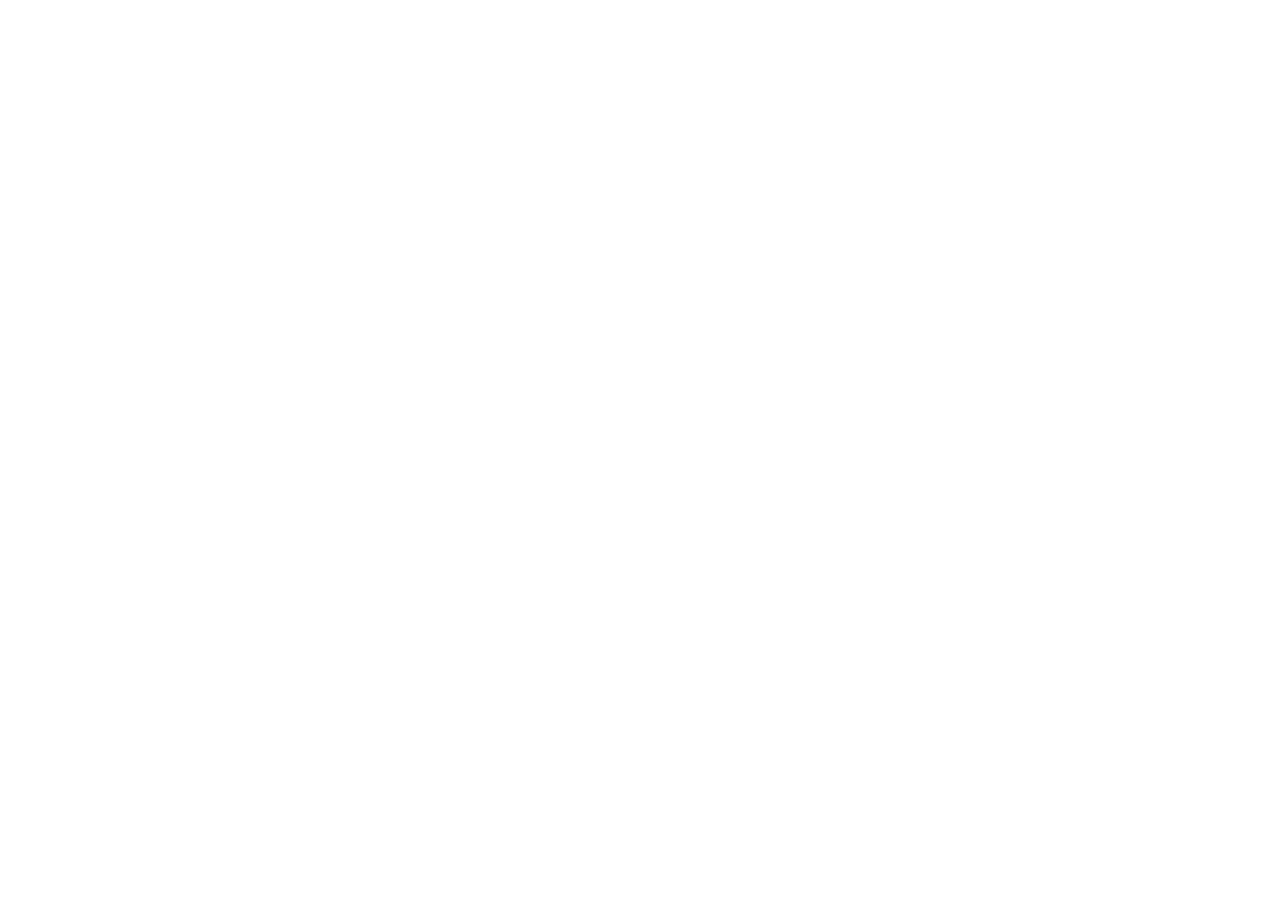
==== index.html @ a9d00f99 "first upload" ====
<!DOCTYPE html>
<html lang="en">
<head>
    <meta charset="UTF-8">
    <meta name="viewport" content="width=device-width, initial-scale=1.0">
    <!-- CSS STYLE -->
    <link rel="stylesheet" href="./css/main.css">
    <title>Myteam - website</title>
</head>
<body>
    <!-- HEADER START -->
    <header class="header">
        <div class="container"></div>
    </header>
    <!-- HEADER END -->

    <!-- MAIN START -->
    <main>
        <section class="hero">
            <div class="container"></div>
        </section>
    </main>
    <!-- MAIN END -->

    <!-- FOOTER START -->
    <footer class="footer">
        <div class="container"></div>
    </footer>
    <!-- FOOTER END -->
</body>
</html>
---- css/main.css ----
@import url("https://fonts.googleapis.com/css2?family=Livvic:wght@600;700&display=swap");
*,
*::before,
*::after {
  margin: 0;
  padding: 0;
  box-sizing: border-box;
}

html {
  font-size: 62.5%;
  overflow-x: hidden;
}

body {
  font-family: "Livvic", sans-serif;
}

.container {
  width: 111rem;
  margin: 0 auto;
}

.button.primary-light {
  border: 0.3rem solid #fff;
  border-radius: 10rem;
  background-color: #012f34;
  font-size: 1.8rem;
  font-weight: 600;
  color: #fff;
  padding: 1.1rem 3.3rem 1.1rem 3.3rem;
  transition: background-color 0.3s ease-in-out;
}

.button.primary-light:hover {
  background-color: #fff;
  color: #002529;
  cursor: pointer;
  transition: background-color 0.3s ease-in-out;
}

.button.primary-light:active {
  background-color: #002529;
  color: #fff;
  opacity: 0.25;
  transition: background-color 0.3s ease-in-out;
}

.button.primary-dark {
  border: 0.3rem solid #002529;
  border-radius: 10rem;
  background-color: #fff;
  font-size: 1.8rem;
  font-weight: 600;
  color: #002529;
  padding: 1.1rem 3.3rem 1.1rem 3.3rem;
  transition: background-color 0.3s ease-in-out;
}

.button.primary-dark:hover {
  background-color: #002529;
  color: #fff;
  cursor: pointer;
  transition: background-color 0.3s ease-in-out;
}

.button.primary-dark:active {
  background-color: #fff;
  color: #002529;
  opacity: 0.25;
  transition: background-color 0.3s ease-in-out;
}

.button.secondary-light {
  border: 0.3rem solid #fff;
  border-radius: 10rem;
  background-color: #fff;
  font-size: 1.8rem;
  font-weight: 600;
  color: #002529;
  padding: 1.1rem 3.3rem 1.1rem 3.3rem;
  transition: background-color 0.3s ease-in-out;
}

.button.secondary-light:hover {
  border-color: #79c8c7;
  background-color: #79c8c7;
  color: #002529;
  cursor: pointer;
  transition: background-color border-color 0.3s ease-in-out;
}

.button.secondary-light:active {
  border-color: #fff;
  background-color: #fff;
  color: #002529;
  opacity: 0.25;
  transition: background-color 0.3s ease-in-out;
}/*# sourceMappingURL=main.css.map */
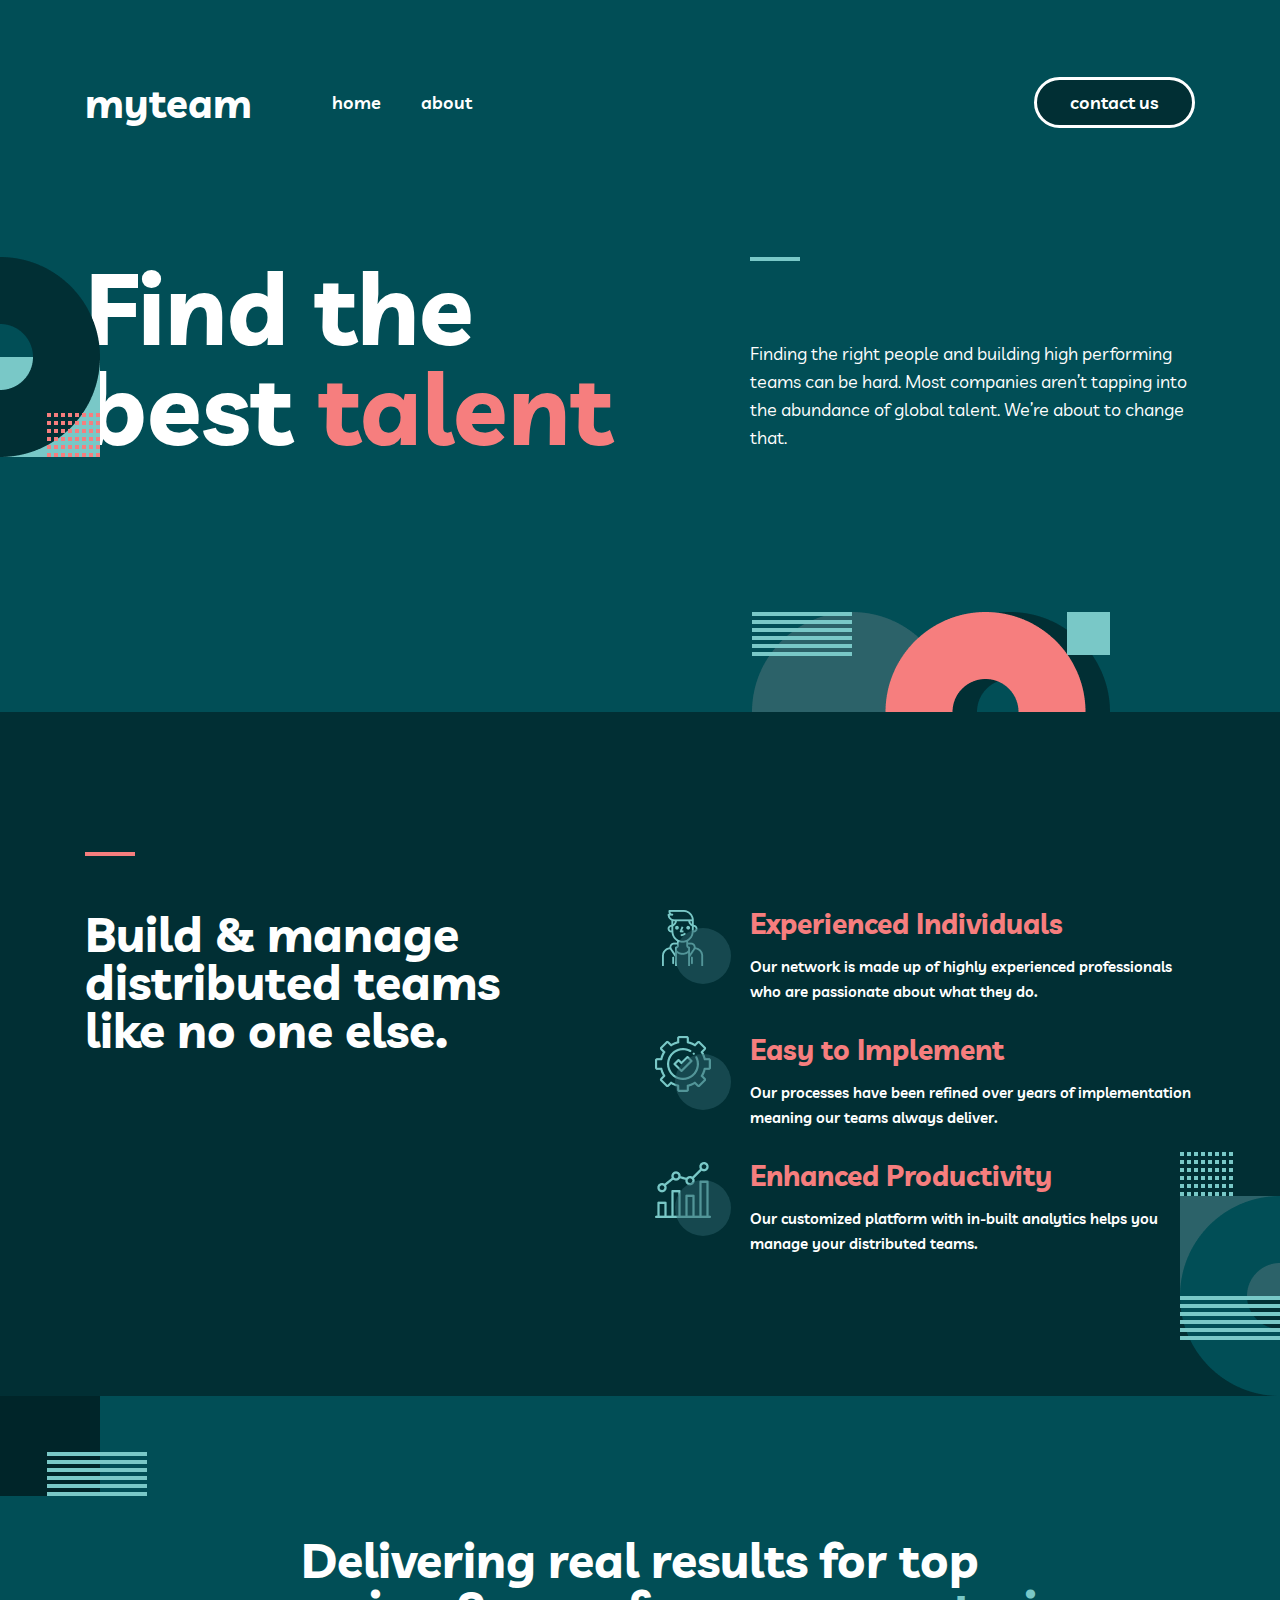
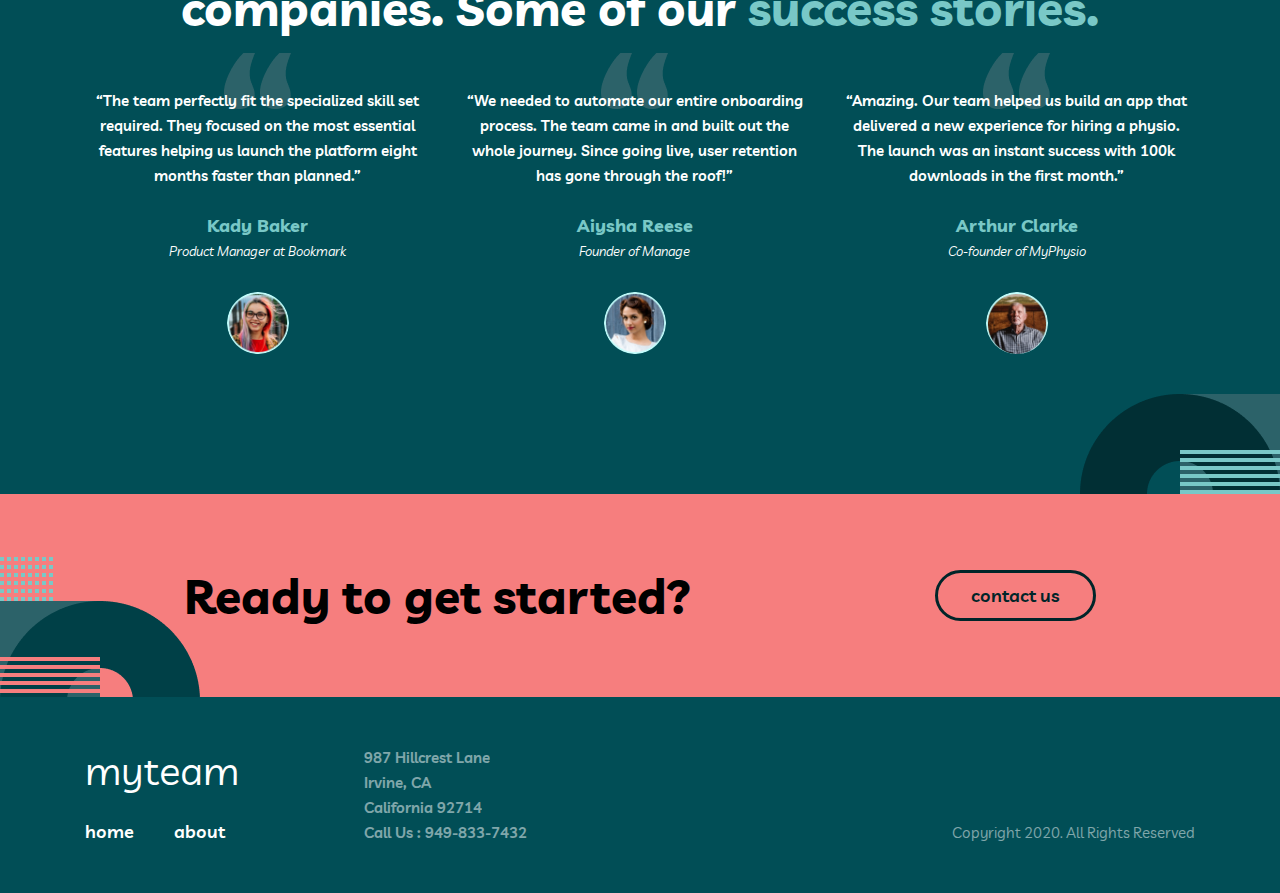
==== commit 06978d16: "home page" ====
--- a/index.html
+++ b/index.html
@@ -5,26 +5,216 @@
     <meta name="viewport" content="width=device-width, initial-scale=1.0">
     <!-- CSS STYLE -->
     <link rel="stylesheet" href="./css/main.css">
+    <!-- FONTAWESOME ICON -->
+    <link rel="stylesheet" href="https://cdnjs.cloudflare.com/ajax/libs/font-awesome/6.4.2/css/all.min.css" integrity="sha512-z3gLpd7yknf1YoNbCzqRKc4qyor8gaKU1qmn+CShxbuBusANI9QpRohGBreCFkKxLhei6S9CQXFEbbKuqLg0DA==" crossorigin="anonymous" referrerpolicy="no-referrer" />
     <title>Myteam - website</title>
 </head>
 <body>
     <!-- HEADER START -->
     <header class="header">
-        <div class="container"></div>
+        <div class="container">
+            <div class="row">
+                <h1 class="logo">myteam</h1>
+
+                <ol class="nav__list">
+                    <li class="nav__item">
+                        <a href="#" class="nav__link">home</a>
+                    </li>
+                    <li class="nav__item">
+                        <a href="#" class="nav__link">about</a>
+                    </li>
+                </ol>
+
+                <a href="#" class="button primary-light right">contact us</a>
+            </div>
+        </div>
     </header>
     <!-- HEADER END -->
 
     <!-- MAIN START -->
     <main>
+        <!-- HERO START -->
         <section class="hero">
-            <div class="container"></div>
-        </section>
+            <div class="container">
+                <div class="hero__inner">
+
+                    <h1 class="hero__heading">
+                        Find the<br>best <span>talent</span>
+                    </h1>
+
+                    <div class="hero__description">
+                        <hr>
+                        <p>
+                            Finding the right people and building high performing teams can be hard. Most companies aren’t tapping into the abundance of global talent. We’re about to change that.
+                        </p>
+                    </div>
+
+                </div>
+            </div>
+        </section>
+        <!-- HERO END -->
+
+        <!-- SERVICES START -->
+        <section class="services">
+            <div class="container">
+                <hr>
+                <div class="services__inner">
+                    <h3 class="services__title">
+                        Build & manage distributed teams like no one else.
+                    </h3>
+
+                    <ol class="services__list">
+                        <li class="services__item">
+                            <div class="services__img">
+                                <img src="../assets/images/services-1.png" alt="services"> 
+                             </div>
+                            <div class="services__desc">
+                                <h4 class="title">Experienced Individuals</h4>
+                                <p>
+                                    Our network is made up of highly experienced professionals who are passionate about what they do.
+                                </p>
+                            </div>
+                        </li>
+    
+                        <li class="services__item">
+                            <div class="services__img">
+                                <img src="../assets/images/services-2.png" alt="services"> 
+                             </div>
+                            <div class="services__desc">
+                                <h4 class="title">Easy to Implement</h4>
+                                <p>
+                                    Our processes have been refined over years of implementation meaning our teams always deliver.
+                                </p>
+                            </div>
+                        </li>
+    
+                        <li class="services__item">
+                            <div class="services__img">
+                               <img src="../assets/images/services-3.png" alt="services"> 
+                            </div>
+                            
+                            <div class="services__desc">
+                                <h4 class="title">Enhanced Productivity</h4>
+                                <p>
+                                    Our customized platform with in-built analytics helps you manage your distributed teams.
+                                </p>
+                            </div>
+                        </li>
+                    </ol>
+                </div>
+
+                
+            </div>
+        </section>
+        <!-- SERVICES END -->
+
+        <!-- EMPLOYEES START -->
+        <section class="employees">
+            <div class="container">
+               <div class="employees__inner">
+                    <h3 class="title">
+                        Delivering real results for top companies. Some of our <span>success stories.</span>
+                    </h3>
+
+                    <ol class="employees__list">
+                        <li class="employees__item">
+                            <p class="desc">
+                                “The team perfectly fit the specialized skill set required. They focused on the most essential features helping us launch the platform eight months faster than planned.”
+                            </p>
+                            <h4 class="employee__name">
+                                Kady Baker
+                            </h4>
+                            <span class="job">Product Manager at Bookmark</span>
+                            <img src="./assets/images/user-1.png" alt="employee">
+                        </li>
+
+                        <li class="employees__item">
+                            <p class="desc">
+                                “We needed to automate our entire onboarding process. The team came in and built out the whole journey. Since going live, user retention has gone through the roof!”
+                            </p>
+                            <h4 class="employee__name">
+                                Aiysha Reese
+                            </h4>
+                            <span class="job">Founder of Manage</span>
+                            <img src="./assets/images/user-2.png" alt="employee">
+                        </li>
+
+                        <li class="employees__item">
+                            <p class="desc">
+                                “Amazing. Our team helped us build an app that delivered a new experience for hiring a physio. The launch was an instant success with 100k downloads in the first month.”
+                            </p>
+                            <h4 class="employee__name">
+                                Arthur Clarke
+                            </h4>
+                            <span class="job">Co-founder of MyPhysio</span>
+                            <img src="./assets/images/user-3.png" alt="employee">
+                        </li>
+                    </ol>
+               </div>
+            </div>
+        </section>
+        <!-- EMPLOYEES END -->
+
+        <!-- READY START -->
+        <section class="ready">
+            <div class="container">
+                <div class="ready__inner">
+                    <h3 class="title">
+                        Ready to get started?
+                    </h3>
+                    <a href="#" class="button primary-dark">contact us</a>
+                </div>
+            </div>
+        </section>
+        <!-- READY END -->
+
     </main>
     <!-- MAIN END -->
 
     <!-- FOOTER START -->
     <footer class="footer">
-        <div class="container"></div>
+        <div class="container">
+            <div class="footer__inner">
+
+                <div class="footer__left">
+                    <a href="#" class="logo">myteam</a>
+                    <ol class="nav__list">
+                        <li class="nav__item">
+                            <a href="#" class="nav__link">home</a>
+                        </li>
+                        <li class="nav__item">
+                            <a href="#" class="nav__link">about</a>
+                        </li>
+                    </ol>
+                </div>
+
+                <div class="footer__center">
+                    <ol class="address">
+                        <li class="address__item">
+                            987  Hillcrest Lane
+                        </li>
+                        <li class="address__item">
+                            Irvine, CA
+                        </li>
+                        <li class="address__item">
+                            California 92714
+                        </li>
+                        <li class="address__item">
+                            Call Us : 949-833-7432
+                        </li>
+                    </ol>
+                </div>
+
+                <div class="footer__right">
+                    <div class="social-media">
+                        <a href="#"><i class="fa-brands fa-square-facebook"></i></a>
+                        <a href="#"><i class="fa-brands fa-pinterest"></i></a>
+                        <a href="#"><i class="fa-brands fa-twitter"></i></a>
+                    </div>
+                    <span>Copyright 2020. All Rights Reserved</span>
+                </div>
+            </div>
+        </div>
     </footer>
     <!-- FOOTER END -->
 </body>
--- a/css/main.css
+++ b/css/main.css
@@ -1,4 +1,423 @@
+@charset "UTF-8";
 @import url("https://fonts.googleapis.com/css2?family=Livvic:wght@600;700&display=swap");
+.container {
+  width: 111rem;
+  margin: 0 auto;
+}
+
+.button.right {
+  margin-left: auto;
+}
+
+.button.primary-light {
+  border: 0.3rem solid #fff;
+  border-radius: 10rem;
+  background-color: #012f34;
+  font-size: 1.8rem;
+  font-weight: 600;
+  color: #fff;
+  padding: 1.1rem 3.3rem 1.1rem 3.3rem;
+  transition: background-color 0.3s ease-in-out;
+}
+
+.button.primary-light:hover {
+  background-color: #fff;
+  color: #002529;
+  cursor: pointer;
+  transition: background-color 0.3s ease-in-out;
+}
+
+.button.primary-light:active {
+  background-color: #002529;
+  color: #fff;
+  opacity: 0.25;
+  transition: background-color 0.3s ease-in-out;
+}
+
+.button.primary-dark {
+  border: 0.3rem solid #002529;
+  border-radius: 10rem;
+  background-color: transparent;
+  font-size: 1.8rem;
+  font-weight: 600;
+  color: #002529;
+  padding: 1.1rem 3.3rem 1.1rem 3.3rem;
+  transition: background-color 0.3s ease-in-out;
+}
+
+.button.primary-dark:hover {
+  background-color: #002529;
+  color: #fff;
+  cursor: pointer;
+  transition: background-color 0.3s ease-in-out;
+}
+
+.button.primary-dark:active {
+  background-color: #fff;
+  color: #002529;
+  opacity: 0.25;
+  transition: background-color 0.3s ease-in-out;
+}
+
+.button.secondary-light {
+  border: 0.3rem solid #fff;
+  border-radius: 10rem;
+  background-color: #fff;
+  font-size: 1.8rem;
+  font-weight: 600;
+  color: #002529;
+  padding: 1.1rem 3.3rem 1.1rem 3.3rem;
+  transition: background-color 0.3s ease-in-out;
+}
+
+.button.secondary-light:hover {
+  border-color: #79c8c7;
+  background-color: #79c8c7;
+  color: #002529;
+  cursor: pointer;
+  transition: background-color border-color 0.3s ease-in-out;
+}
+
+.button.secondary-light:active {
+  border-color: #fff;
+  background-color: #fff;
+  color: #002529;
+  opacity: 0.25;
+  transition: background-color 0.3s ease-in-out;
+}
+
+.footer .footer__inner {
+  padding: 4.8rem 0;
+  display: flex;
+  align-items: flex-start;
+}
+.footer .footer__inner .footer__left {
+  display: flex;
+  flex-direction: column;
+  gap: 2.5rem;
+}
+.footer .footer__inner .footer__left .logo {
+  font-size: 4rem;
+  color: #fff;
+}
+.footer .footer__inner .footer__center {
+  margin-left: 12.5rem;
+}
+.footer .footer__inner .footer__center .address {
+  display: flex;
+  flex-direction: column;
+  align-items: flex-start;
+}
+.footer .footer__inner .footer__center .address .address__item {
+  font-size: 1.5rem;
+  font-weight: 600;
+  color: #fff;
+  line-height: 2.5rem;
+  opacity: 0.5;
+}
+.footer .footer__inner .footer__right {
+  position: relative;
+  margin-left: auto;
+  width: 30rem;
+  height: 10rem;
+  display: flex;
+  flex-direction: column;
+  align-items: flex-end;
+  justify-content: space-between;
+}
+.footer .footer__inner .footer__right .social-media {
+  display: flex;
+  align-items: center;
+  gap: 1.6rem;
+  font-size: 2.4rem;
+}
+.footer .footer__inner .footer__right .social-media a {
+  color: #fff;
+  transition: color 0.3s ease-in-out;
+}
+.footer .footer__inner .footer__right .social-media a:hover {
+  color: #f67e7e;
+  transition: color 0.3s ease-in-out;
+}
+.footer .footer__inner .footer__right span {
+  position: absolute;
+  bottom: 0;
+  font-size: 1.5rem;
+  line-height: 2.5rem;
+  color: #fff;
+  opacity: 0.5;
+}
+
+.header {
+  padding-top: 7.7rem;
+}
+.header .row {
+  display: flex;
+  align-items: center;
+}
+.header .row h1 {
+  font-size: 4rem;
+  color: #fff;
+  margin-right: 8rem;
+}
+
+.hero {
+  margin-top: 12.9rem;
+  margin-bottom: 25.5rem;
+  position: relative;
+}
+.hero .hero__inner {
+  display: flex;
+  align-items: flex-start;
+}
+.hero .hero__inner .hero__heading {
+  font-size: 10rem;
+  font-weight: 700;
+  color: #fff;
+  line-height: 10rem;
+}
+.hero .hero__inner .hero__heading span {
+  color: #f67e7e;
+}
+.hero .hero__inner .hero__description {
+  width: 44.5rem;
+  margin-left: auto;
+}
+.hero .hero__inner .hero__description hr {
+  width: 5rem;
+  height: 0.4rem;
+  background-color: #79c8c7;
+  border: none;
+  margin-bottom: 7.9rem;
+}
+.hero .hero__inner .hero__description p {
+  font-size: 1.8rem;
+  color: #fff;
+  line-height: 2.8rem;
+}
+.hero .hero__inner::before {
+  content: "";
+  position: absolute;
+  left: 0;
+  width: 35.8rem;
+  height: 20rem;
+  background: url(../../assets/images/group-1.png) no-repeat;
+  z-index: 1;
+}
+.hero .hero__inner::after {
+  content: "";
+  position: absolute;
+  right: 17rem;
+  bottom: -35.5rem;
+  width: 35.8rem;
+  height: 20rem;
+  background: url(../../assets/images/group-2.png) no-repeat;
+  z-index: 1;
+}
+
+.nav__list {
+  display: flex;
+  align-items: center;
+  gap: 4rem;
+}
+.nav__list .nav__item .nav__link {
+  font-size: 1.8rem;
+  font-weight: 600;
+  text-transform: lowercase;
+  color: #fff;
+  transition: color 0.3s ease-in-out;
+}
+.nav__list .nav__item .nav__link:hover {
+  color: #f67e7e;
+  transition: color 0.3s ease-in-out;
+  cursor: pointer;
+}
+
+.services {
+  background-color: #012f34;
+  padding: 14rem 0;
+  position: relative;
+}
+.services hr {
+  width: 5rem;
+  height: 0.4rem;
+  background-color: #f67e7e;
+  border: none;
+  margin-bottom: 5.4rem;
+}
+.services .services__inner {
+  display: flex;
+  align-items: flex-start;
+}
+.services .services__inner .services__title {
+  width: 44.5rem;
+  font-size: 4.8rem;
+  font-weight: 700;
+  line-height: 4.8rem;
+  color: #fff;
+}
+.services .services__inner .services__list {
+  width: 54rem;
+  margin-left: auto;
+  display: flex;
+  flex-direction: column;
+  gap: 3.2rem;
+}
+.services .services__inner .services__list .services__item {
+  position: relative;
+  display: flex;
+  gap: 3.9rem;
+}
+.services .services__inner .services__list .services__item .services__img::before {
+  content: "";
+  position: absolute;
+  width: 5.6rem;
+  height: 5.6rem;
+  background-color: #2c6269;
+  border-radius: 50%;
+  bottom: 2rem;
+  left: 2rem;
+  opacity: 0.5;
+}
+.services .services__inner .services__list .services__item .services__desc h4 {
+  font-size: 2.8rem;
+  color: #f67e7e;
+  line-height: 2.8rem;
+  font-weight: 700;
+  margin-bottom: 1.6rem;
+}
+.services .services__inner .services__list .services__item .services__desc p {
+  font-size: 1.5rem;
+  font-weight: 600;
+  line-height: 2.5rem;
+  color: #fff;
+}
+.services .services__inner::after {
+  content: "";
+  position: absolute;
+  right: -14.4rem;
+  bottom: 0;
+  width: 24.4rem;
+  height: 24.4rem;
+  background: url(../../assets/images/group-3.png) no-repeat;
+}
+
+.employees {
+  position: relative;
+}
+.employees .employees__inner {
+  display: flex;
+  flex-direction: column;
+  align-items: center;
+  padding: 14rem 0;
+}
+.employees .employees__inner .title {
+  width: 93.2rem;
+  font-size: 4.8rem;
+  font-weight: 700;
+  text-align: center;
+  line-height: 4.8rem;
+  color: #fff;
+  margin-bottom: 5.6rem;
+}
+.employees .employees__inner .title span {
+  color: #79c8c7;
+}
+.employees .employees__inner .employees__list {
+  position: relative;
+  display: flex;
+  align-items: flex-start;
+  gap: 3rem;
+}
+.employees .employees__inner .employees__list .employees__item {
+  display: flex;
+  flex-direction: column;
+  align-items: center;
+  text-align: center;
+}
+.employees .employees__inner .employees__list .employees__item .desc {
+  font-size: 1.5rem;
+  line-height: 2.5rem;
+  font-weight: 600;
+  color: #fff;
+  margin-bottom: 2.4rem;
+}
+.employees .employees__inner .employees__list .employees__item .employee__name {
+  font-size: 1.8rem;
+  font-weight: 700;
+  line-height: 2.8rem;
+  color: #79c8c7;
+  margin-bottom: 0.2rem;
+}
+.employees .employees__inner .employees__list .employees__item .job {
+  font-size: 1.3rem;
+  line-height: 1.8rem;
+  color: #fff;
+  margin-bottom: 3.2rem;
+  font-style: italic;
+}
+.employees .employees__inner .employees__list .employees__item img {
+  width: 6.2rem;
+  height: 6.2rem;
+  border-radius: 50%;
+}
+.employees .employees__inner .employees__list .employees__item::before {
+  content: "";
+  position: absolute;
+  top: -3.5rem;
+  width: 6.7rem;
+  height: 5.6rem;
+  background: url(../../assets/images/“.png) no-repeat;
+  z-index: -1;
+}
+.employees .employees__inner::before {
+  content: "";
+  position: absolute;
+  left: 0;
+  top: 0;
+  width: 14.7rem;
+  height: 10rem;
+  background: url(../../assets/images/group-4.png) no-repeat;
+}
+.employees .employees__inner::after {
+  content: "";
+  position: absolute;
+  right: 0;
+  bottom: 0;
+  width: 20rem;
+  height: 10rem;
+  background: url(../../assets/images/group-5.png) no-repeat;
+}
+
+.ready {
+  background-color: #f67e7e;
+  padding: 7.6rem 0;
+  position: relative;
+}
+.ready .ready__inner {
+  width: 91.2rem;
+  margin: 0 auto;
+  display: flex;
+  align-items: center;
+}
+.ready .ready__inner .title {
+  font-size: 4.8rem;
+  font-weight: 700;
+  line-height: 4.8rem;
+}
+.ready .ready__inner .button {
+  margin-left: auto;
+}
+.ready .ready__inner::before {
+  content: "";
+  position: absolute;
+  left: 0;
+  bottom: 0;
+  width: 20rem;
+  height: 14rem;
+  background: url(../../assets/images/group-6.png) no-repeat;
+}
+
 *,
 *::before,
 *::after {
@@ -10,90 +429,19 @@
 html {
   font-size: 62.5%;
   overflow-x: hidden;
+  scroll-behavior: smooth;
 }
 
 body {
+  background-color: #014e56;
   font-family: "Livvic", sans-serif;
 }
 
-.container {
-  width: 111rem;
-  margin: 0 auto;
-}
-
-.button.primary-light {
-  border: 0.3rem solid #fff;
-  border-radius: 10rem;
-  background-color: #012f34;
-  font-size: 1.8rem;
-  font-weight: 600;
-  color: #fff;
-  padding: 1.1rem 3.3rem 1.1rem 3.3rem;
-  transition: background-color 0.3s ease-in-out;
-}
-
-.button.primary-light:hover {
-  background-color: #fff;
-  color: #002529;
-  cursor: pointer;
-  transition: background-color 0.3s ease-in-out;
-}
-
-.button.primary-light:active {
-  background-color: #002529;
-  color: #fff;
-  opacity: 0.25;
-  transition: background-color 0.3s ease-in-out;
-}
-
-.button.primary-dark {
-  border: 0.3rem solid #002529;
-  border-radius: 10rem;
-  background-color: #fff;
-  font-size: 1.8rem;
-  font-weight: 600;
-  color: #002529;
-  padding: 1.1rem 3.3rem 1.1rem 3.3rem;
-  transition: background-color 0.3s ease-in-out;
-}
-
-.button.primary-dark:hover {
-  background-color: #002529;
-  color: #fff;
-  cursor: pointer;
-  transition: background-color 0.3s ease-in-out;
-}
-
-.button.primary-dark:active {
-  background-color: #fff;
-  color: #002529;
-  opacity: 0.25;
-  transition: background-color 0.3s ease-in-out;
-}
-
-.button.secondary-light {
-  border: 0.3rem solid #fff;
-  border-radius: 10rem;
-  background-color: #fff;
-  font-size: 1.8rem;
-  font-weight: 600;
-  color: #002529;
-  padding: 1.1rem 3.3rem 1.1rem 3.3rem;
-  transition: background-color 0.3s ease-in-out;
-}
-
-.button.secondary-light:hover {
-  border-color: #79c8c7;
-  background-color: #79c8c7;
-  color: #002529;
-  cursor: pointer;
-  transition: background-color border-color 0.3s ease-in-out;
-}
-
-.button.secondary-light:active {
-  border-color: #fff;
-  background-color: #fff;
-  color: #002529;
-  opacity: 0.25;
-  transition: background-color 0.3s ease-in-out;
+a {
+  text-decoration: none;
+}
+
+ul,
+ol {
+  list-style: none;
 }/*# sourceMappingURL=main.css.map */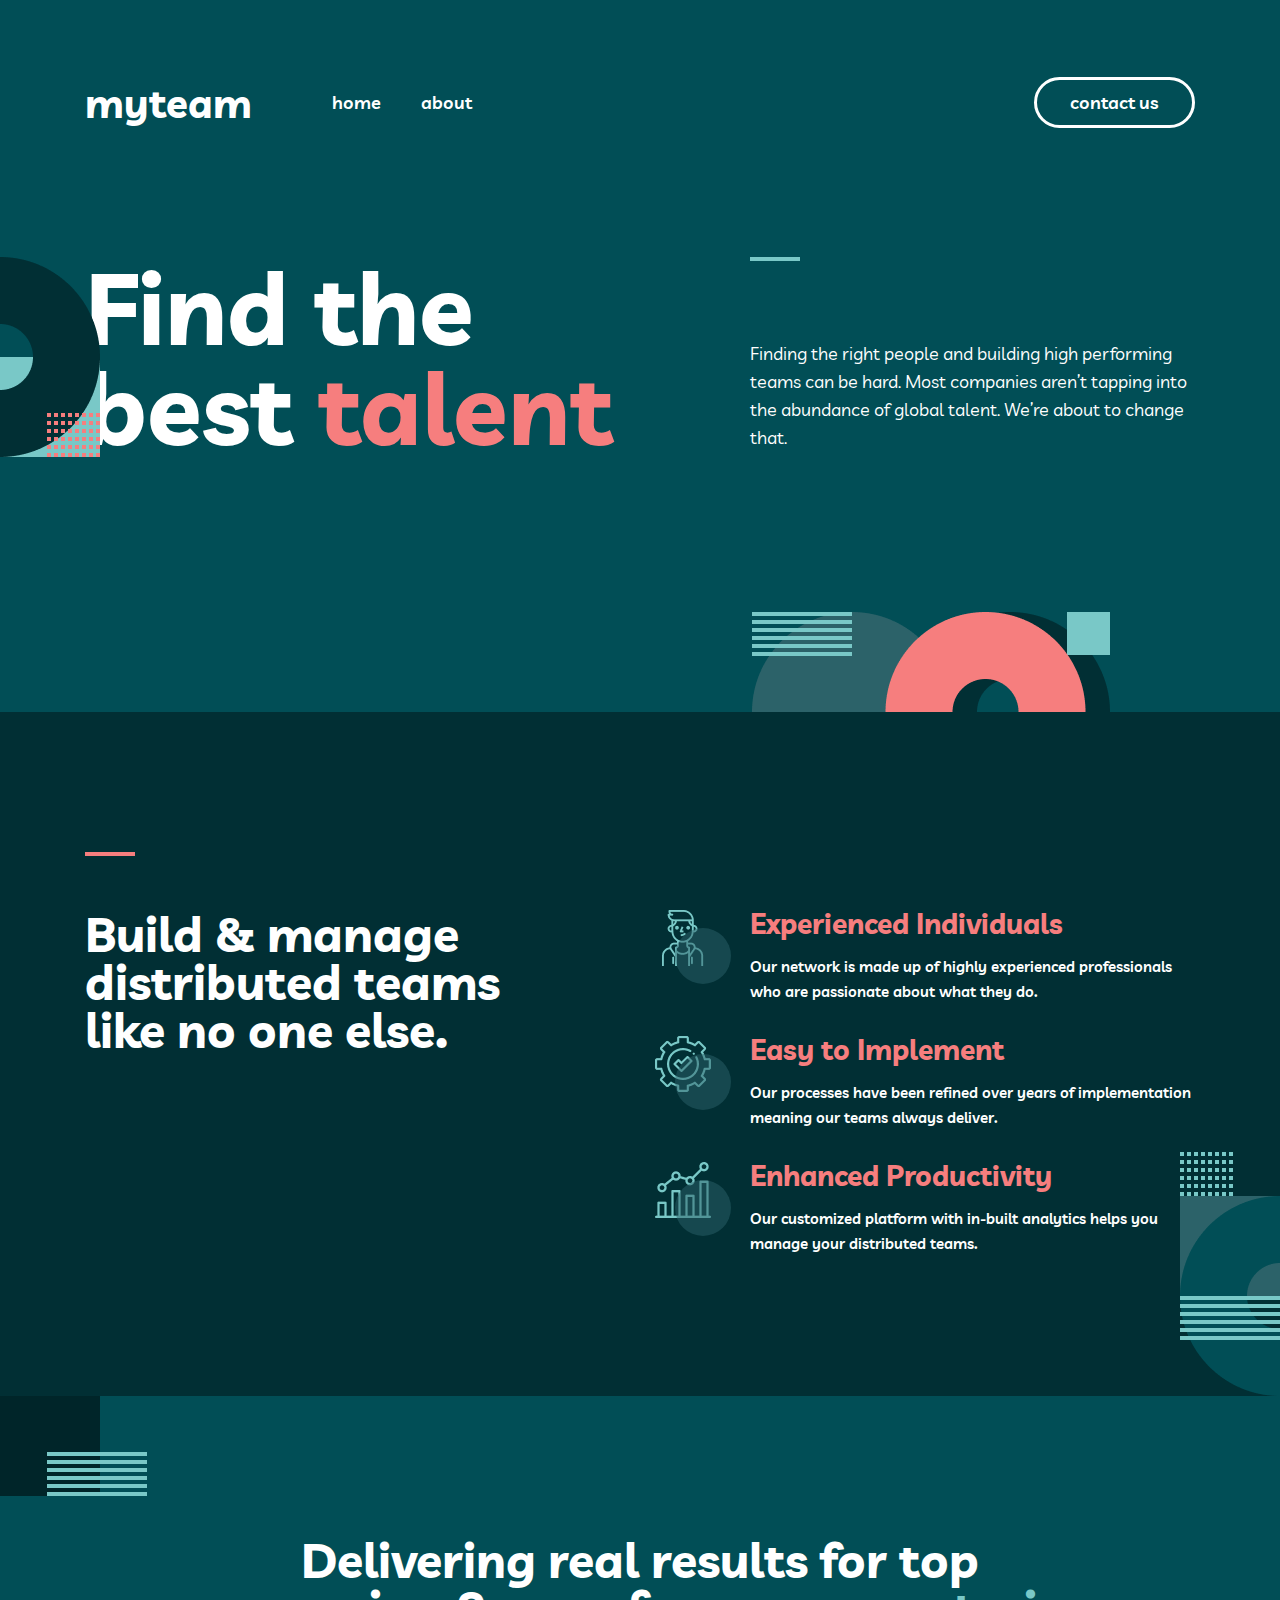
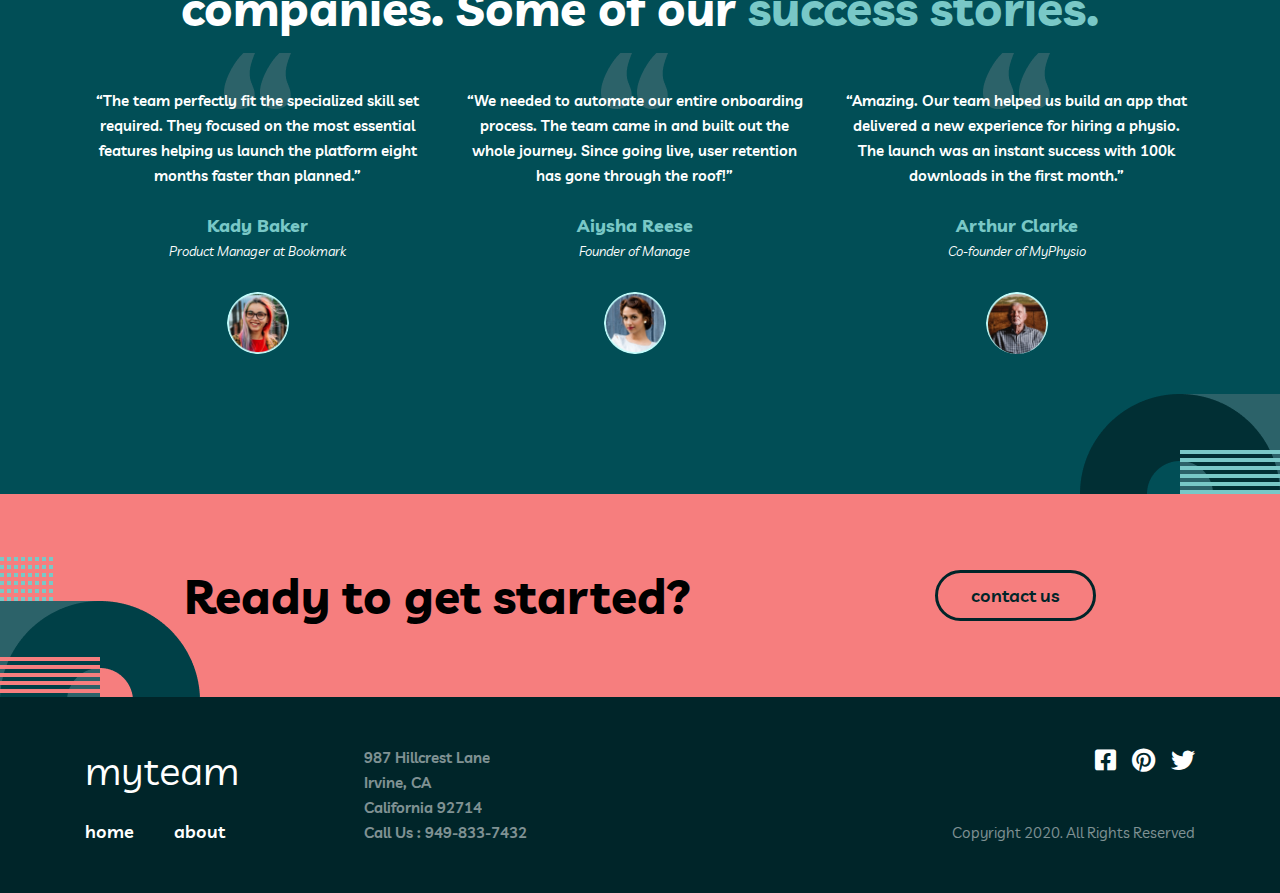
==== commit 1c682f1b: "about and contact page" ====
--- a/index.html
+++ b/index.html
@@ -5,8 +5,12 @@
     <meta name="viewport" content="width=device-width, initial-scale=1.0">
     <!-- CSS STYLE -->
     <link rel="stylesheet" href="./css/main.css">
+    <!-- FAVICON -->
+    <link rel="shortcut icon" href="./assets/favicon/1200x630bb.png" type="image/x-icon">
     <!-- FONTAWESOME ICON -->
-    <link rel="stylesheet" href="https://cdnjs.cloudflare.com/ajax/libs/font-awesome/6.4.2/css/all.min.css" integrity="sha512-z3gLpd7yknf1YoNbCzqRKc4qyor8gaKU1qmn+CShxbuBusANI9QpRohGBreCFkKxLhei6S9CQXFEbbKuqLg0DA==" crossorigin="anonymous" referrerpolicy="no-referrer" />
+    <!-- <link rel="stylesheet" href="https://cdnjs.cloudflare.com/ajax/libs/font-awesome/6.4.2/css/all.min.css" integrity="sha512-z3gLpd7yknf1YoNbCzqRKc4qyor8gaKU1qmn+CShxbuBusANI9QpRohGBreCFkKxLhei6S9CQXFEbbKuqLg0DA==" crossorigin="anonymous" referrerpolicy="no-referrer" /> -->
+    <!-- FONTAWESOME ICON -->
+    <link rel="stylesheet" href="./assets/fontawesome/css/all.min.css">
     <title>Myteam - website</title>
 </head>
 <body>
@@ -18,14 +22,14 @@
 
                 <ol class="nav__list">
                     <li class="nav__item">
-                        <a href="#" class="nav__link">home</a>
+                        <a href="/index.html" class="nav__link">home</a>
                     </li>
                     <li class="nav__item">
-                        <a href="#" class="nav__link">about</a>
+                        <a href="/about.html" class="nav__link">about</a>
                     </li>
                 </ol>
 
-                <a href="#" class="button primary-light right">contact us</a>
+                <a href="/contact.html" class="button primary-light right">contact us</a>
             </div>
         </div>
     </header>
@@ -162,7 +166,7 @@
                     <h3 class="title">
                         Ready to get started?
                     </h3>
-                    <a href="#" class="button primary-dark">contact us</a>
+                    <a href="/contact.html" class="button primary-dark">contact us</a>
                 </div>
             </div>
         </section>
@@ -180,10 +184,10 @@
                     <a href="#" class="logo">myteam</a>
                     <ol class="nav__list">
                         <li class="nav__item">
-                            <a href="#" class="nav__link">home</a>
+                            <a href="/index.html" class="nav__link">home</a>
                         </li>
                         <li class="nav__item">
-                            <a href="#" class="nav__link">about</a>
+                            <a href="/about.html" class="nav__link">about</a>
                         </li>
                     </ol>
                 </div>
--- a/css/main.css
+++ b/css/main.css
@@ -12,7 +12,7 @@
 .button.primary-light {
   border: 0.3rem solid #fff;
   border-radius: 10rem;
-  background-color: #012f34;
+  background-color: transparent;
   font-size: 1.8rem;
   font-weight: 600;
   color: #fff;
@@ -86,6 +86,34 @@
   transition: background-color 0.3s ease-in-out;
 }
 
+.btn.plus,
+.btn.exit {
+  padding: 2rem 2.2rem;
+  border-radius: 50%;
+  background-color: #f67e7e;
+  margin-top: 2.8rem;
+  font-size: 1.6rem;
+  font-weight: 900;
+  color: #012f34;
+}
+
+.btn.exit {
+  background-color: #79c8c7;
+}
+
+.btn.plus:hover {
+  background-color: #79c8c7;
+  transition: background-color 0.3s ease-in-out;
+}
+
+.btn.exit:hover {
+  background-color: #f67e7e;
+  transition: background-color 0.3s ease-in-out;
+}
+
+.footer {
+  background-color: #002529;
+}
 .footer .footer__inner {
   padding: 4.8rem 0;
   display: flex;
@@ -213,6 +241,50 @@
   height: 20rem;
   background: url(../../assets/images/group-2.png) no-repeat;
   z-index: 1;
+}
+
+.about__hero {
+  position: relative;
+  padding: 11.5rem 0;
+}
+.about__hero .about__raw {
+  display: flex;
+  align-items: center;
+  gap: 3rem;
+}
+.about__hero .about__raw .title {
+  width: 35rem;
+  font-size: 6.4rem;
+  font-weight: 700;
+  color: #fff;
+  text-transform: capitalize;
+  line-height: 10rem;
+}
+.about__hero .about__raw .description {
+  width: 73rem;
+  margin-left: auto;
+}
+.about__hero .about__raw .description hr {
+  width: 5rem;
+  height: 0.4rem;
+  background-color: #f67e7e;
+  border: none;
+  margin-bottom: 3.7rem;
+}
+.about__hero .about__raw .description p {
+  font-size: 1.8rem;
+  font-weight: 600;
+  line-height: 2.8rem;
+  color: #fff;
+}
+.about__hero .about__raw::after {
+  content: "";
+  position: absolute;
+  right: 0;
+  bottom: 0;
+  width: 10rem;
+  height: 20rem;
+  background: url(../../assets/images/about/group-1.png) no-repeat;
 }
 
 .nav__list {
@@ -302,6 +374,33 @@
   background: url(../../assets/images/group-3.png) no-repeat;
 }
 
+.textarea,
+.form__input {
+  border: none;
+  outline: none;
+  border-bottom: 0.2rem solid #fff;
+  padding-left: 1.4rem;
+  padding-bottom: 1.7rem;
+  background-color: transparent;
+}
+
+.textarea[placeholder],
+.form__input[placeholder] {
+  font-size: 1.5rem;
+  font-weight: 600;
+  line-height: 2.5rem;
+  letter-spacing: -0.012rem;
+  color: #fff;
+  opacity: 0.6;
+}
+
+.textarea.error {
+  border-bottom: 0.2rem solid #f67e7e;
+}
+.textarea.error .textarea.error[placeholder] {
+  color: #f67e7e;
+}
+
 .employees {
   position: relative;
 }
@@ -416,6 +515,198 @@
   width: 20rem;
   height: 14rem;
   background: url(../../assets/images/group-6.png) no-repeat;
+}
+
+.directors {
+  background-color: #004047;
+  padding: 14rem 0;
+  position: relative;
+}
+.directors .container {
+  display: flex;
+  flex-direction: column;
+  align-items: center;
+}
+.directors .container .title {
+  font-size: 4.8rem;
+  font-weight: 700;
+  text-transform: capitalize;
+  color: #fff;
+  margin-bottom: 6.4rem;
+}
+.directors .container .directors__list {
+  display: flex;
+  flex-wrap: wrap;
+  align-content: baseline;
+  gap: 3rem;
+}
+.directors .container .directors__list .directors__list__item {
+  display: flex;
+  flex-direction: column;
+  align-items: center;
+  width: 35rem;
+  height: 25.3rem;
+  padding: 3.2rem 2.4rem;
+  background-color: #012f34;
+  margin-bottom: 7.6rem;
+}
+.directors .container .directors__list .directors__list__item img {
+  width: 9.6rem;
+  height: 9.6rem;
+  margin-bottom: 1.6rem;
+}
+.directors .container .directors__list .directors__list__item .director__name,
+.directors .container .directors__list .directors__list__item .director__title {
+  font-size: 1.8rem;
+  font-weight: 600;
+  color: #79c8c7;
+  line-height: 2.8rem;
+  text-align: center;
+}
+.directors .container .directors__list .directors__list__item .director__job,
+.directors .container .directors__list .directors__list__item .director__social__media_desc {
+  font-size: 1.5rem;
+  font-weight: 600;
+  line-height: 2.5rem;
+  color: #fff;
+  text-align: center;
+  font-style: italic;
+}
+.directors .container .directors__list .directors__list__item .director__social__media_desc {
+  width: 25.4rem;
+  font-style: normal;
+  text-align: center;
+  margin-top: 0.8rem;
+  margin-bottom: 2.4rem;
+}
+.directors .container .directors__list .directors__list__item .social__media {
+  display: flex;
+  align-items: center;
+  gap: 1rem;
+  font-size: 2.4rem;
+}
+.directors .container .directors__list .directors__list__item .social__media a {
+  color: #fff;
+  transition: color 0.3s ease-in-out;
+}
+.directors .container .directors__list .directors__list__item .social__media a:hover {
+  color: #f67e7e;
+  transition: color 0.3s ease-in-out;
+}
+.directors .container::before {
+  content: "";
+  position: absolute;
+  top: 0;
+  left: 0;
+  width: 10rem;
+  height: 20rem;
+  background: url(../../assets/images/about/group-2.png) no-repeat;
+}
+.directors .container::after {
+  content: "";
+  position: absolute;
+  bottom: 0;
+  right: 0;
+  width: 15rem;
+  height: 10rem;
+  background: url(../../assets/images/about/group-3.png) no-repeat;
+}
+
+.client {
+  padding: 14rem 0;
+  position: relative;
+  background-color: #012f34;
+}
+.client .raw {
+  display: flex;
+  flex-direction: column;
+  align-items: center;
+}
+.client .raw .title {
+  font-size: 4.8rem;
+  font-weight: 700;
+  line-height: 4.8rem;
+  color: #fff;
+  text-align: center;
+  margin-bottom: 6.4rem;
+}
+.client .raw .client__list {
+  display: flex;
+  align-items: center;
+  gap: 6rem;
+}
+.client .raw::before {
+  content: "";
+  position: absolute;
+  top: 0;
+  left: 0;
+  width: 20rem;
+  height: 20rem;
+  background: url(../../assets/images/about/group-4.png) no-repeat;
+}
+
+.contact {
+  padding: 12rem 0;
+  position: relative;
+}
+.contact .container {
+  display: flex;
+  align-items: flex-start;
+}
+.contact .container .contact__left {
+  width: 54rem;
+}
+.contact .container .contact__left .contact__title {
+  font-size: 6.4rem;
+  font-weight: 700;
+  line-height: 10rem;
+  text-transform: capitalize;
+  color: #fff;
+}
+.contact .container .contact__left .contact__list__title {
+  font-size: 3.2rem;
+  font-weight: 700;
+  line-height: 4.8rem;
+  color: #f67e7e;
+  margin-bottom: 3.2rem;
+}
+.contact .container .contact__left .contact__list {
+  display: flex;
+  flex-direction: column;
+  align-items: flex-start;
+}
+.contact .container .contact__left .contact__list .contact__item {
+  position: relative;
+  display: flex;
+  align-items: center;
+  gap: 3.9rem;
+  margin-bottom: 2.4rem;
+}
+.contact .container .contact__left .contact__list .contact__item .user-block::before {
+  content: "";
+  position: absolute;
+  top: 1rem;
+  left: 2rem;
+  width: 5.6rem;
+  height: 5.6rem;
+  border-radius: 50%;
+  background-color: #2c6269;
+  opacity: 0.4;
+}
+.contact .container .contact__left .contact__list .contact__item .desc {
+  font-size: 1.8rem;
+  font-weight: 700;
+  color: #fff;
+  line-height: 2.8rem;
+}
+.contact .container .contact__right {
+  width: 54.2rem;
+  margin-left: auto;
+}
+.contact .container .contact__right form .form__input,
+.contact .container .contact__right form .textarea {
+  width: 100%;
+  margin-bottom: 2.4rem;
 }
 
 *,
--- a/assets/fontawesome/css/all.min.css
+++ b/assets/fontawesome/css/all.min.css
@@ -0,0 +1,9 @@
+/*!
+ * Font Awesome Free 6.4.2 by @fontawesome - https://fontawesome.com
+ * License - https://fontawesome.com/license/free (Icons: CC BY 4.0, Fonts: SIL OFL 1.1, Code: MIT License)
+ * Copyright 2023 Fonticons, Inc.
+ */
+.fa{font-family:var(--fa-style-family,"Font Awesome 6 Free");font-weight:var(--fa-style,900)}.fa,.fa-brands,.fa-classic,.fa-regular,.fa-sharp,.fa-solid,.fab,.far,.fas{-moz-osx-font-smoothing:grayscale;-webkit-font-smoothing:antialiased;display:var(--fa-display,inline-block);font-style:normal;font-variant:normal;line-height:1;text-rendering:auto}.fa-classic,.fa-regular,.fa-solid,.far,.fas{font-family:"Font Awesome 6 Free"}.fa-brands,.fab{font-family:"Font Awesome 6 Brands"}.fa-1x{font-size:1em}.fa-2x{font-size:2em}.fa-3x{font-size:3em}.fa-4x{font-size:4em}.fa-5x{font-size:5em}.fa-6x{font-size:6em}.fa-7x{font-size:7em}.fa-8x{font-size:8em}.fa-9x{font-size:9em}.fa-10x{font-size:10em}.fa-2xs{font-size:.625em;line-height:.1em;vertical-align:.225em}.fa-xs{font-size:.75em;line-height:.08333em;vertical-align:.125em}.fa-sm{font-size:.875em;line-height:.07143em;vertical-align:.05357em}.fa-lg{font-size:1.25em;line-height:.05em;vertical-align:-.075em}.fa-xl{font-size:1.5em;line-height:.04167em;vertical-align:-.125em}.fa-2xl{font-size:2em;line-height:.03125em;vertical-align:-.1875em}.fa-fw{text-align:center;width:1.25em}.fa-ul{list-style-type:none;margin-left:var(--fa-li-margin,2.5em);padding-left:0}.fa-ul>li{position:relative}.fa-li{left:calc(var(--fa-li-width, 2em)*-1);position:absolute;text-align:center;width:var(--fa-li-width,2em);line-height:inherit}.fa-border{border-radius:var(--fa-border-radius,.1em);border:var(--fa-border-width,.08em) var(--fa-border-style,solid) var(--fa-border-color,#eee);padding:var(--fa-border-padding,.2em .25em .15em)}.fa-pull-left{float:left;margin-right:var(--fa-pull-margin,.3em)}.fa-pull-right{float:right;margin-left:var(--fa-pull-margin,.3em)}.fa-beat{-webkit-animation-name:fa-beat;animation-name:fa-beat;-webkit-animation-delay:var(--fa-animation-delay,0s);animation-delay:var(--fa-animation-delay,0s);-webkit-animation-direction:var(--fa-animation-direction,normal);animation-direction:var(--fa-animation-direction,normal);-webkit-animation-duration:var(--fa-animation-duration,1s);animation-duration:var(--fa-animation-duration,1s);-webkit-animation-iteration-count:var(--fa-animation-iteration-count,infinite);animation-iteration-count:var(--fa-animation-iteration-count,infinite);-webkit-animation-timing-function:var(--fa-animation-timing,ease-in-out);animation-timing-function:var(--fa-animation-timing,ease-in-out)}.fa-bounce{-webkit-animation-name:fa-bounce;animation-name:fa-bounce;-webkit-animation-delay:var(--fa-animation-delay,0s);animation-delay:var(--fa-animation-delay,0s);-webkit-animation-direction:var(--fa-animation-direction,normal);animation-direction:var(--fa-animation-direction,normal);-webkit-animation-duration:var(--fa-animation-duration,1s);animation-duration:var(--fa-animation-duration,1s);-webkit-animation-iteration-count:var(--fa-animation-iteration-count,infinite);animation-iteration-count:var(--fa-animation-iteration-count,infinite);-webkit-animation-timing-function:var(--fa-animation-timing,cubic-bezier(.28,.84,.42,1));animation-timing-function:var(--fa-animation-timing,cubic-bezier(.28,.84,.42,1))}.fa-fade{-webkit-animation-name:fa-fade;animation-name:fa-fade;-webkit-animation-iteration-count:var(--fa-animation-iteration-count,infinite);animation-iteration-count:var(--fa-animation-iteration-count,infinite);-webkit-animation-timing-function:var(--fa-animation-timing,cubic-bezier(.4,0,.6,1));animation-timing-function:var(--fa-animation-timing,cubic-bezier(.4,0,.6,1))}.fa-beat-fade,.fa-fade{-webkit-animation-delay:var(--fa-animation-delay,0s);animation-delay:var(--fa-animation-delay,0s);-webkit-animation-direction:var(--fa-animation-direction,normal);animation-direction:var(--fa-animation-direction,normal);-webkit-animation-duration:var(--fa-animation-duration,1s);animation-duration:var(--fa-animation-duration,1s)}.fa-beat-fade{-webkit-animation-name:fa-beat-fade;animation-name:fa-beat-fade;-webkit-animation-iteration-count:var(--fa-animation-iteration-count,infinite);animation-iteration-count:var(--fa-animation-iteration-count,infinite);-webkit-animation-timing-function:var(--fa-animation-timing,cubic-bezier(.4,0,.6,1));animation-timing-function:var(--fa-animation-timing,cubic-bezier(.4,0,.6,1))}.fa-flip{-webkit-animation-name:fa-flip;animation-name:fa-flip;-webkit-animation-delay:var(--fa-animation-delay,0s);animation-delay:var(--fa-animation-delay,0s);-webkit-animation-direction:var(--fa-animation-direction,normal);animation-direction:var(--fa-animation-direction,normal);-webkit-animation-duration:var(--fa-animation-duration,1s);animation-duration:var(--fa-animation-duration,1s);-webkit-animation-iteration-count:var(--fa-animation-iteration-count,infinite);animation-iteration-count:var(--fa-animation-iteration-count,infinite);-webkit-animation-timing-function:var(--fa-animation-timing,ease-in-out);animation-timing-function:var(--fa-animation-timing,ease-in-out)}.fa-shake{-webkit-animation-name:fa-shake;animation-name:fa-shake;-webkit-animation-duration:var(--fa-animation-duration,1s);animation-duration:var(--fa-animation-duration,1s);-webkit-animation-iteration-count:var(--fa-animation-iteration-count,infinite);animation-iteration-count:var(--fa-animation-iteration-count,infinite);-webkit-animation-timing-function:var(--fa-animation-timing,linear);animation-timing-function:var(--fa-animation-timing,linear)}.fa-shake,.fa-spin{-webkit-animation-delay:var(--fa-animation-delay,0s);animation-delay:var(--fa-animation-delay,0s);-webkit-animation-direction:var(--fa-animation-direction,normal);animation-direction:var(--fa-animation-direction,normal)}.fa-spin{-webkit-animation-name:fa-spin;animation-name:fa-spin;-webkit-animation-duration:var(--fa-animation-duration,2s);animation-duration:var(--fa-animation-duration,2s);-webkit-animation-iteration-count:var(--fa-animation-iteration-count,infinite);animation-iteration-count:var(--fa-animation-iteration-count,infinite);-webkit-animation-timing-function:var(--fa-animation-timing,linear);animation-timing-function:var(--fa-animation-timing,linear)}.fa-spin-reverse{--fa-animation-direction:reverse}.fa-pulse,.fa-spin-pulse{-webkit-animation-name:fa-spin;animation-name:fa-spin;-webkit-animation-direction:var(--fa-animation-direction,normal);animation-direction:var(--fa-animation-direction,normal);-webkit-animation-duration:var(--fa-animation-duration,1s);animation-duration:var(--fa-animation-duration,1s);-webkit-animation-iteration-count:var(--fa-animation-iteration-count,infinite);animation-iteration-count:var(--fa-animation-iteration-count,infinite);-webkit-animation-timing-function:var(--fa-animation-timing,steps(8));animation-timing-function:var(--fa-animation-timing,steps(8))}@media (prefers-reduced-motion:reduce){.fa-beat,.fa-beat-fade,.fa-bounce,.fa-fade,.fa-flip,.fa-pulse,.fa-shake,.fa-spin,.fa-spin-pulse{-webkit-animation-delay:-1ms;animation-delay:-1ms;-webkit-animation-duration:1ms;animation-duration:1ms;-webkit-animation-iteration-count:1;animation-iteration-count:1;-webkit-transition-delay:0s;transition-delay:0s;-webkit-transition-duration:0s;transition-duration:0s}}@-webkit-keyframes fa-beat{0%,90%{-webkit-transform:scale(1);transform:scale(1)}45%{-webkit-transform:scale(var(--fa-beat-scale,1.25));transform:scale(var(--fa-beat-scale,1.25))}}@keyframes fa-beat{0%,90%{-webkit-transform:scale(1);transform:scale(1)}45%{-webkit-transform:scale(var(--fa-beat-scale,1.25));transform:scale(var(--fa-beat-scale,1.25))}}@-webkit-keyframes fa-bounce{0%{-webkit-transform:scale(1) translateY(0);transform:scale(1) translateY(0)}10%{-webkit-transform:scale(var(--fa-bounce-start-scale-x,1.1),var(--fa-bounce-start-scale-y,.9)) translateY(0);transform:scale(var(--fa-bounce-start-scale-x,1.1),var(--fa-bounce-start-scale-y,.9)) translateY(0)}30%{-webkit-transform:scale(var(--fa-bounce-jump-scale-x,.9),var(--fa-bounce-jump-scale-y,1.1)) translateY(var(--fa-bounce-height,-.5em));transform:scale(var(--fa-bounce-jump-scale-x,.9),var(--fa-bounce-jump-scale-y,1.1)) translateY(var(--fa-bounce-height,-.5em))}50%{-webkit-transform:scale(var(--fa-bounce-land-scale-x,1.05),var(--fa-bounce-land-scale-y,.95)) translateY(0);transform:scale(var(--fa-bounce-land-scale-x,1.05),var(--fa-bounce-land-scale-y,.95)) translateY(0)}57%{-webkit-transform:scale(1) translateY(var(--fa-bounce-rebound,-.125em));transform:scale(1) translateY(var(--fa-bounce-rebound,-.125em))}64%{-webkit-transform:scale(1) translateY(0);transform:scale(1) translateY(0)}to{-webkit-transform:scale(1) translateY(0);transform:scale(1) translateY(0)}}@keyframes fa-bounce{0%{-webkit-transform:scale(1) translateY(0);transform:scale(1) translateY(0)}10%{-webkit-transform:scale(var(--fa-bounce-start-scale-x,1.1),var(--fa-bounce-start-scale-y,.9)) translateY(0);transform:scale(var(--fa-bounce-start-scale-x,1.1),var(--fa-bounce-start-scale-y,.9)) translateY(0)}30%{-webkit-transform:scale(var(--fa-bounce-jump-scale-x,.9),var(--fa-bounce-jump-scale-y,1.1)) translateY(var(--fa-bounce-height,-.5em));transform:scale(var(--fa-bounce-jump-scale-x,.9),var(--fa-bounce-jump-scale-y,1.1)) translateY(var(--fa-bounce-height,-.5em))}50%{-webkit-transform:scale(var(--fa-bounce-land-scale-x,1.05),var(--fa-bounce-land-scale-y,.95)) translateY(0);transform:scale(var(--fa-bounce-land-scale-x,1.05),var(--fa-bounce-land-scale-y,.95)) translateY(0)}57%{-webkit-transform:scale(1) translateY(var(--fa-bounce-rebound,-.125em));transform:scale(1) translateY(var(--fa-bounce-rebound,-.125em))}64%{-webkit-transform:scale(1) translateY(0);transform:scale(1) translateY(0)}to{-webkit-transform:scale(1) translateY(0);transform:scale(1) translateY(0)}}@-webkit-keyframes fa-fade{50%{opacity:var(--fa-fade-opacity,.4)}}@keyframes fa-fade{50%{opacity:var(--fa-fade-opacity,.4)}}@-webkit-keyframes fa-beat-fade{0%,to{opacity:var(--fa-beat-fade-opacity,.4);-webkit-transform:scale(1);transform:scale(1)}50%{opacity:1;-webkit-transform:scale(var(--fa-beat-fade-scale,1.125));transform:scale(var(--fa-beat-fade-scale,1.125))}}@keyframes fa-beat-fade{0%,to{opacity:var(--fa-beat-fade-opacity,.4);-webkit-transform:scale(1);transform:scale(1)}50%{opacity:1;-webkit-transform:scale(var(--fa-beat-fade-scale,1.125));transform:scale(var(--fa-beat-fade-scale,1.125))}}@-webkit-keyframes fa-flip{50%{-webkit-transform:rotate3d(var(--fa-flip-x,0),var(--fa-flip-y,1),var(--fa-flip-z,0),var(--fa-flip-angle,-180deg));transform:rotate3d(var(--fa-flip-x,0),var(--fa-flip-y,1),var(--fa-flip-z,0),var(--fa-flip-angle,-180deg))}}@keyframes fa-flip{50%{-webkit-transform:rotate3d(var(--fa-flip-x,0),var(--fa-flip-y,1),var(--fa-flip-z,0),var(--fa-flip-angle,-180deg));transform:rotate3d(var(--fa-flip-x,0),var(--fa-flip-y,1),var(--fa-flip-z,0),var(--fa-flip-angle,-180deg))}}@-webkit-keyframes fa-shake{0%{-webkit-transform:rotate(-15deg);transform:rotate(-15deg)}4%{-webkit-transform:rotate(15deg);transform:rotate(15deg)}8%,24%{-webkit-transform:rotate(-18deg);transform:rotate(-18deg)}12%,28%{-webkit-transform:rotate(18deg);transform:rotate(18deg)}16%{-webkit-transform:rotate(-22deg);transform:rotate(-22deg)}20%{-webkit-transform:rotate(22deg);transform:rotate(22deg)}32%{-webkit-transform:rotate(-12deg);transform:rotate(-12deg)}36%{-webkit-transform:rotate(12deg);transform:rotate(12deg)}40%,to{-webkit-transform:rotate(0deg);transform:rotate(0deg)}}@keyframes fa-shake{0%{-webkit-transform:rotate(-15deg);transform:rotate(-15deg)}4%{-webkit-transform:rotate(15deg);transform:rotate(15deg)}8%,24%{-webkit-transform:rotate(-18deg);transform:rotate(-18deg)}12%,28%{-webkit-transform:rotate(18deg);transform:rotate(18deg)}16%{-webkit-transform:rotate(-22deg);transform:rotate(-22deg)}20%{-webkit-transform:rotate(22deg);transform:rotate(22deg)}32%{-webkit-transform:rotate(-12deg);transform:rotate(-12deg)}36%{-webkit-transform:rotate(12deg);transform:rotate(12deg)}40%,to{-webkit-transform:rotate(0deg);transform:rotate(0deg)}}@-webkit-keyframes fa-spin{0%{-webkit-transform:rotate(0deg);transform:rotate(0deg)}to{-webkit-transform:rotate(1turn);transform:rotate(1turn)}}@keyframes fa-spin{0%{-webkit-transform:rotate(0deg);transform:rotate(0deg)}to{-webkit-transform:rotate(1turn);transform:rotate(1turn)}}.fa-rotate-90{-webkit-transform:rotate(90deg);transform:rotate(90deg)}.fa-rotate-180{-webkit-transform:rotate(180deg);transform:rotate(180deg)}.fa-rotate-270{-webkit-transform:rotate(270deg);transform:rotate(270deg)}.fa-flip-horizontal{-webkit-transform:scaleX(-1);transform:scaleX(-1)}.fa-flip-vertical{-webkit-transform:scaleY(-1);transform:scaleY(-1)}.fa-flip-both,.fa-flip-horizontal.fa-flip-vertical{-webkit-transform:scale(-1);transform:scale(-1)}.fa-rotate-by{-webkit-transform:rotate(var(--fa-rotate-angle,none));transform:rotate(var(--fa-rotate-angle,none))}.fa-stack{display:inline-block;height:2em;line-height:2em;position:relative;vertical-align:middle;width:2.5em}.fa-stack-1x,.fa-stack-2x{left:0;position:absolute;text-align:center;width:100%;z-index:var(--fa-stack-z-index,auto)}.fa-stack-1x{line-height:inherit}.fa-stack-2x{font-size:2em}.fa-inverse{color:var(--fa-inverse,#fff)}
+
+.fa-0:before{content:"\30"}.fa-1:before{content:"\31"}.fa-2:before{content:"\32"}.fa-3:before{content:"\33"}.fa-4:before{content:"\34"}.fa-5:before{content:"\35"}.fa-6:before{content:"\36"}.fa-7:before{content:"\37"}.fa-8:before{content:"\38"}.fa-9:before{content:"\39"}.fa-fill-drip:before{content:"\f576"}.fa-arrows-to-circle:before{content:"\e4bd"}.fa-chevron-circle-right:before,.fa-circle-chevron-right:before{content:"\f138"}.fa-at:before{content:"\40"}.fa-trash-alt:before,.fa-trash-can:before{content:"\f2ed"}.fa-text-height:before{content:"\f034"}.fa-user-times:before,.fa-user-xmark:before{content:"\f235"}.fa-stethoscope:before{content:"\f0f1"}.fa-comment-alt:before,.fa-message:before{content:"\f27a"}.fa-info:before{content:"\f129"}.fa-compress-alt:before,.fa-down-left-and-up-right-to-center:before{content:"\f422"}.fa-explosion:before{content:"\e4e9"}.fa-file-alt:before,.fa-file-lines:before,.fa-file-text:before{content:"\f15c"}.fa-wave-square:before{content:"\f83e"}.fa-ring:before{content:"\f70b"}.fa-building-un:before{content:"\e4d9"}.fa-dice-three:before{content:"\f527"}.fa-calendar-alt:before,.fa-calendar-days:before{content:"\f073"}.fa-anchor-circle-check:before{content:"\e4aa"}.fa-building-circle-arrow-right:before{content:"\e4d1"}.fa-volleyball-ball:before,.fa-volleyball:before{content:"\f45f"}.fa-arrows-up-to-line:before{content:"\e4c2"}.fa-sort-desc:before,.fa-sort-down:before{content:"\f0dd"}.fa-circle-minus:before,.fa-minus-circle:before{content:"\f056"}.fa-door-open:before{content:"\f52b"}.fa-right-from-bracket:before,.fa-sign-out-alt:before{content:"\f2f5"}.fa-atom:before{content:"\f5d2"}.fa-soap:before{content:"\e06e"}.fa-heart-music-camera-bolt:before,.fa-icons:before{content:"\f86d"}.fa-microphone-alt-slash:before,.fa-microphone-lines-slash:before{content:"\f539"}.fa-bridge-circle-check:before{content:"\e4c9"}.fa-pump-medical:before{content:"\e06a"}.fa-fingerprint:before{content:"\f577"}.fa-hand-point-right:before{content:"\f0a4"}.fa-magnifying-glass-location:before,.fa-search-location:before{content:"\f689"}.fa-forward-step:before,.fa-step-forward:before{content:"\f051"}.fa-face-smile-beam:before,.fa-smile-beam:before{content:"\f5b8"}.fa-flag-checkered:before{content:"\f11e"}.fa-football-ball:before,.fa-football:before{content:"\f44e"}.fa-school-circle-exclamation:before{content:"\e56c"}.fa-crop:before{content:"\f125"}.fa-angle-double-down:before,.fa-angles-down:before{content:"\f103"}.fa-users-rectangle:before{content:"\e594"}.fa-people-roof:before{content:"\e537"}.fa-people-line:before{content:"\e534"}.fa-beer-mug-empty:before,.fa-beer:before{content:"\f0fc"}.fa-diagram-predecessor:before{content:"\e477"}.fa-arrow-up-long:before,.fa-long-arrow-up:before{content:"\f176"}.fa-burn:before,.fa-fire-flame-simple:before{content:"\f46a"}.fa-male:before,.fa-person:before{content:"\f183"}.fa-laptop:before{content:"\f109"}.fa-file-csv:before{content:"\f6dd"}.fa-menorah:before{content:"\f676"}.fa-truck-plane:before{content:"\e58f"}.fa-record-vinyl:before{content:"\f8d9"}.fa-face-grin-stars:before,.fa-grin-stars:before{content:"\f587"}.fa-bong:before{content:"\f55c"}.fa-pastafarianism:before,.fa-spaghetti-monster-flying:before{content:"\f67b"}.fa-arrow-down-up-across-line:before{content:"\e4af"}.fa-spoon:before,.fa-utensil-spoon:before{content:"\f2e5"}.fa-jar-wheat:before{content:"\e517"}.fa-envelopes-bulk:before,.fa-mail-bulk:before{content:"\f674"}.fa-file-circle-exclamation:before{content:"\e4eb"}.fa-circle-h:before,.fa-hospital-symbol:before{content:"\f47e"}.fa-pager:before{content:"\f815"}.fa-address-book:before,.fa-contact-book:before{content:"\f2b9"}.fa-strikethrough:before{content:"\f0cc"}.fa-k:before{content:"\4b"}.fa-landmark-flag:before{content:"\e51c"}.fa-pencil-alt:before,.fa-pencil:before{content:"\f303"}.fa-backward:before{content:"\f04a"}.fa-caret-right:before{content:"\f0da"}.fa-comments:before{content:"\f086"}.fa-file-clipboard:before,.fa-paste:before{content:"\f0ea"}.fa-code-pull-request:before{content:"\e13c"}.fa-clipboard-list:before{content:"\f46d"}.fa-truck-loading:before,.fa-truck-ramp-box:before{content:"\f4de"}.fa-user-check:before{content:"\f4fc"}.fa-vial-virus:before{content:"\e597"}.fa-sheet-plastic:before{content:"\e571"}.fa-blog:before{content:"\f781"}.fa-user-ninja:before{content:"\f504"}.fa-person-arrow-up-from-line:before{content:"\e539"}.fa-scroll-torah:before,.fa-torah:before{content:"\f6a0"}.fa-broom-ball:before,.fa-quidditch-broom-ball:before,.fa-quidditch:before{content:"\f458"}.fa-toggle-off:before{content:"\f204"}.fa-archive:before,.fa-box-archive:before{content:"\f187"}.fa-person-drowning:before{content:"\e545"}.fa-arrow-down-9-1:before,.fa-sort-numeric-desc:before,.fa-sort-numeric-down-alt:before{content:"\f886"}.fa-face-grin-tongue-squint:before,.fa-grin-tongue-squint:before{content:"\f58a"}.fa-spray-can:before{content:"\f5bd"}.fa-truck-monster:before{content:"\f63b"}.fa-w:before{content:"\57"}.fa-earth-africa:before,.fa-globe-africa:before{content:"\f57c"}.fa-rainbow:before{content:"\f75b"}.fa-circle-notch:before{content:"\f1ce"}.fa-tablet-alt:before,.fa-tablet-screen-button:before{content:"\f3fa"}.fa-paw:before{content:"\f1b0"}.fa-cloud:before{content:"\f0c2"}.fa-trowel-bricks:before{content:"\e58a"}.fa-face-flushed:before,.fa-flushed:before{content:"\f579"}.fa-hospital-user:before{content:"\f80d"}.fa-tent-arrow-left-right:before{content:"\e57f"}.fa-gavel:before,.fa-legal:before{content:"\f0e3"}.fa-binoculars:before{content:"\f1e5"}.fa-microphone-slash:before{content:"\f131"}.fa-box-tissue:before{content:"\e05b"}.fa-motorcycle:before{content:"\f21c"}.fa-bell-concierge:before,.fa-concierge-bell:before{content:"\f562"}.fa-pen-ruler:before,.fa-pencil-ruler:before{content:"\f5ae"}.fa-people-arrows-left-right:before,.fa-people-arrows:before{content:"\e068"}.fa-mars-and-venus-burst:before{content:"\e523"}.fa-caret-square-right:before,.fa-square-caret-right:before{content:"\f152"}.fa-cut:before,.fa-scissors:before{content:"\f0c4"}.fa-sun-plant-wilt:before{content:"\e57a"}.fa-toilets-portable:before{content:"\e584"}.fa-hockey-puck:before{content:"\f453"}.fa-table:before{content:"\f0ce"}.fa-magnifying-glass-arrow-right:before{content:"\e521"}.fa-digital-tachograph:before,.fa-tachograph-digital:before{content:"\f566"}.fa-users-slash:before{content:"\e073"}.fa-clover:before{content:"\e139"}.fa-mail-reply:before,.fa-reply:before{content:"\f3e5"}.fa-star-and-crescent:before{content:"\f699"}.fa-house-fire:before{content:"\e50c"}.fa-minus-square:before,.fa-square-minus:before{content:"\f146"}.fa-helicopter:before{content:"\f533"}.fa-compass:before{content:"\f14e"}.fa-caret-square-down:before,.fa-square-caret-down:before{content:"\f150"}.fa-file-circle-question:before{content:"\e4ef"}.fa-laptop-code:before{content:"\f5fc"}.fa-swatchbook:before{content:"\f5c3"}.fa-prescription-bottle:before{content:"\f485"}.fa-bars:before,.fa-navicon:before{content:"\f0c9"}.fa-people-group:before{content:"\e533"}.fa-hourglass-3:before,.fa-hourglass-end:before{content:"\f253"}.fa-heart-broken:before,.fa-heart-crack:before{content:"\f7a9"}.fa-external-link-square-alt:before,.fa-square-up-right:before{content:"\f360"}.fa-face-kiss-beam:before,.fa-kiss-beam:before{content:"\f597"}.fa-film:before{content:"\f008"}.fa-ruler-horizontal:before{content:"\f547"}.fa-people-robbery:before{content:"\e536"}.fa-lightbulb:before{content:"\f0eb"}.fa-caret-left:before{content:"\f0d9"}.fa-circle-exclamation:before,.fa-exclamation-circle:before{content:"\f06a"}.fa-school-circle-xmark:before{content:"\e56d"}.fa-arrow-right-from-bracket:before,.fa-sign-out:before{content:"\f08b"}.fa-chevron-circle-down:before,.fa-circle-chevron-down:before{content:"\f13a"}.fa-unlock-alt:before,.fa-unlock-keyhole:before{content:"\f13e"}.fa-cloud-showers-heavy:before{content:"\f740"}.fa-headphones-alt:before,.fa-headphones-simple:before{content:"\f58f"}.fa-sitemap:before{content:"\f0e8"}.fa-circle-dollar-to-slot:before,.fa-donate:before{content:"\f4b9"}.fa-memory:before{content:"\f538"}.fa-road-spikes:before{content:"\e568"}.fa-fire-burner:before{content:"\e4f1"}.fa-flag:before{content:"\f024"}.fa-hanukiah:before{content:"\f6e6"}.fa-feather:before{content:"\f52d"}.fa-volume-down:before,.fa-volume-low:before{content:"\f027"}.fa-comment-slash:before{content:"\f4b3"}.fa-cloud-sun-rain:before{content:"\f743"}.fa-compress:before{content:"\f066"}.fa-wheat-alt:before,.fa-wheat-awn:before{content:"\e2cd"}.fa-ankh:before{content:"\f644"}.fa-hands-holding-child:before{content:"\e4fa"}.fa-asterisk:before{content:"\2a"}.fa-check-square:before,.fa-square-check:before{content:"\f14a"}.fa-peseta-sign:before{content:"\e221"}.fa-header:before,.fa-heading:before{content:"\f1dc"}.fa-ghost:before{content:"\f6e2"}.fa-list-squares:before,.fa-list:before{content:"\f03a"}.fa-phone-square-alt:before,.fa-square-phone-flip:before{content:"\f87b"}.fa-cart-plus:before{content:"\f217"}.fa-gamepad:before{content:"\f11b"}.fa-circle-dot:before,.fa-dot-circle:before{content:"\f192"}.fa-dizzy:before,.fa-face-dizzy:before{content:"\f567"}.fa-egg:before{content:"\f7fb"}.fa-house-medical-circle-xmark:before{content:"\e513"}.fa-campground:before{content:"\f6bb"}.fa-folder-plus:before{content:"\f65e"}.fa-futbol-ball:before,.fa-futbol:before,.fa-soccer-ball:before{content:"\f1e3"}.fa-paint-brush:before,.fa-paintbrush:before{content:"\f1fc"}.fa-lock:before{content:"\f023"}.fa-gas-pump:before{content:"\f52f"}.fa-hot-tub-person:before,.fa-hot-tub:before{content:"\f593"}.fa-map-location:before,.fa-map-marked:before{content:"\f59f"}.fa-house-flood-water:before{content:"\e50e"}.fa-tree:before{content:"\f1bb"}.fa-bridge-lock:before{content:"\e4cc"}.fa-sack-dollar:before{content:"\f81d"}.fa-edit:before,.fa-pen-to-square:before{content:"\f044"}.fa-car-side:before{content:"\f5e4"}.fa-share-alt:before,.fa-share-nodes:before{content:"\f1e0"}.fa-heart-circle-minus:before{content:"\e4ff"}.fa-hourglass-2:before,.fa-hourglass-half:before{content:"\f252"}.fa-microscope:before{content:"\f610"}.fa-sink:before{content:"\e06d"}.fa-bag-shopping:before,.fa-shopping-bag:before{content:"\f290"}.fa-arrow-down-z-a:before,.fa-sort-alpha-desc:before,.fa-sort-alpha-down-alt:before{content:"\f881"}.fa-mitten:before{content:"\f7b5"}.fa-person-rays:before{content:"\e54d"}.fa-users:before{content:"\f0c0"}.fa-eye-slash:before{content:"\f070"}.fa-flask-vial:before{content:"\e4f3"}.fa-hand-paper:before,.fa-hand:before{content:"\f256"}.fa-om:before{content:"\f679"}.fa-worm:before{content:"\e599"}.fa-house-circle-xmark:before{content:"\e50b"}.fa-plug:before{content:"\f1e6"}.fa-chevron-up:before{content:"\f077"}.fa-hand-spock:before{content:"\f259"}.fa-stopwatch:before{content:"\f2f2"}.fa-face-kiss:before,.fa-kiss:before{content:"\f596"}.fa-bridge-circle-xmark:before{content:"\e4cb"}.fa-face-grin-tongue:before,.fa-grin-tongue:before{content:"\f589"}.fa-chess-bishop:before{content:"\f43a"}.fa-face-grin-wink:before,.fa-grin-wink:before{content:"\f58c"}.fa-deaf:before,.fa-deafness:before,.fa-ear-deaf:before,.fa-hard-of-hearing:before{content:"\f2a4"}.fa-road-circle-check:before{content:"\e564"}.fa-dice-five:before{content:"\f523"}.fa-rss-square:before,.fa-square-rss:before{content:"\f143"}.fa-land-mine-on:before{content:"\e51b"}.fa-i-cursor:before{content:"\f246"}.fa-stamp:before{content:"\f5bf"}.fa-stairs:before{content:"\e289"}.fa-i:before{content:"\49"}.fa-hryvnia-sign:before,.fa-hryvnia:before{content:"\f6f2"}.fa-pills:before{content:"\f484"}.fa-face-grin-wide:before,.fa-grin-alt:before{content:"\f581"}.fa-tooth:before{content:"\f5c9"}.fa-v:before{content:"\56"}.fa-bangladeshi-taka-sign:before{content:"\e2e6"}.fa-bicycle:before{content:"\f206"}.fa-rod-asclepius:before,.fa-rod-snake:before,.fa-staff-aesculapius:before,.fa-staff-snake:before{content:"\e579"}.fa-head-side-cough-slash:before{content:"\e062"}.fa-ambulance:before,.fa-truck-medical:before{content:"\f0f9"}.fa-wheat-awn-circle-exclamation:before{content:"\e598"}.fa-snowman:before{content:"\f7d0"}.fa-mortar-pestle:before{content:"\f5a7"}.fa-road-barrier:before{content:"\e562"}.fa-school:before{content:"\f549"}.fa-igloo:before{content:"\f7ae"}.fa-joint:before{content:"\f595"}.fa-angle-right:before{content:"\f105"}.fa-horse:before{content:"\f6f0"}.fa-q:before{content:"\51"}.fa-g:before{content:"\47"}.fa-notes-medical:before{content:"\f481"}.fa-temperature-2:before,.fa-temperature-half:before,.fa-thermometer-2:before,.fa-thermometer-half:before{content:"\f2c9"}.fa-dong-sign:before{content:"\e169"}.fa-capsules:before{content:"\f46b"}.fa-poo-bolt:before,.fa-poo-storm:before{content:"\f75a"}.fa-face-frown-open:before,.fa-frown-open:before{content:"\f57a"}.fa-hand-point-up:before{content:"\f0a6"}.fa-money-bill:before{content:"\f0d6"}.fa-bookmark:before{content:"\f02e"}.fa-align-justify:before{content:"\f039"}.fa-umbrella-beach:before{content:"\f5ca"}.fa-helmet-un:before{content:"\e503"}.fa-bullseye:before{content:"\f140"}.fa-bacon:before{content:"\f7e5"}.fa-hand-point-down:before{content:"\f0a7"}.fa-arrow-up-from-bracket:before{content:"\e09a"}.fa-folder-blank:before,.fa-folder:before{content:"\f07b"}.fa-file-medical-alt:before,.fa-file-waveform:before{content:"\f478"}.fa-radiation:before{content:"\f7b9"}.fa-chart-simple:before{content:"\e473"}.fa-mars-stroke:before{content:"\f229"}.fa-vial:before{content:"\f492"}.fa-dashboard:before,.fa-gauge-med:before,.fa-gauge:before,.fa-tachometer-alt-average:before{content:"\f624"}.fa-magic-wand-sparkles:before,.fa-wand-magic-sparkles:before{content:"\e2ca"}.fa-e:before{content:"\45"}.fa-pen-alt:before,.fa-pen-clip:before{content:"\f305"}.fa-bridge-circle-exclamation:before{content:"\e4ca"}.fa-user:before{content:"\f007"}.fa-school-circle-check:before{content:"\e56b"}.fa-dumpster:before{content:"\f793"}.fa-shuttle-van:before,.fa-van-shuttle:before{content:"\f5b6"}.fa-building-user:before{content:"\e4da"}.fa-caret-square-left:before,.fa-square-caret-left:before{content:"\f191"}.fa-highlighter:before{content:"\f591"}.fa-key:before{content:"\f084"}.fa-bullhorn:before{content:"\f0a1"}.fa-globe:before{content:"\f0ac"}.fa-synagogue:before{content:"\f69b"}.fa-person-half-dress:before{content:"\e548"}.fa-road-bridge:before{content:"\e563"}.fa-location-arrow:before{content:"\f124"}.fa-c:before{content:"\43"}.fa-tablet-button:before{content:"\f10a"}.fa-building-lock:before{content:"\e4d6"}.fa-pizza-slice:before{content:"\f818"}.fa-money-bill-wave:before{content:"\f53a"}.fa-area-chart:before,.fa-chart-area:before{content:"\f1fe"}.fa-house-flag:before{content:"\e50d"}.fa-person-circle-minus:before{content:"\e540"}.fa-ban:before,.fa-cancel:before{content:"\f05e"}.fa-camera-rotate:before{content:"\e0d8"}.fa-air-freshener:before,.fa-spray-can-sparkles:before{content:"\f5d0"}.fa-star:before{content:"\f005"}.fa-repeat:before{content:"\f363"}.fa-cross:before{content:"\f654"}.fa-box:before{content:"\f466"}.fa-venus-mars:before{content:"\f228"}.fa-arrow-pointer:before,.fa-mouse-pointer:before{content:"\f245"}.fa-expand-arrows-alt:before,.fa-maximize:before{content:"\f31e"}.fa-charging-station:before{content:"\f5e7"}.fa-shapes:before,.fa-triangle-circle-square:before{content:"\f61f"}.fa-random:before,.fa-shuffle:before{content:"\f074"}.fa-person-running:before,.fa-running:before{content:"\f70c"}.fa-mobile-retro:before{content:"\e527"}.fa-grip-lines-vertical:before{content:"\f7a5"}.fa-spider:before{content:"\f717"}.fa-hands-bound:before{content:"\e4f9"}.fa-file-invoice-dollar:before{content:"\f571"}.fa-plane-circle-exclamation:before{content:"\e556"}.fa-x-ray:before{content:"\f497"}.fa-spell-check:before{content:"\f891"}.fa-slash:before{content:"\f715"}.fa-computer-mouse:before,.fa-mouse:before{content:"\f8cc"}.fa-arrow-right-to-bracket:before,.fa-sign-in:before{content:"\f090"}.fa-shop-slash:before,.fa-store-alt-slash:before{content:"\e070"}.fa-server:before{content:"\f233"}.fa-virus-covid-slash:before{content:"\e4a9"}.fa-shop-lock:before{content:"\e4a5"}.fa-hourglass-1:before,.fa-hourglass-start:before{content:"\f251"}.fa-blender-phone:before{content:"\f6b6"}.fa-building-wheat:before{content:"\e4db"}.fa-person-breastfeeding:before{content:"\e53a"}.fa-right-to-bracket:before,.fa-sign-in-alt:before{content:"\f2f6"}.fa-venus:before{content:"\f221"}.fa-passport:before{content:"\f5ab"}.fa-heart-pulse:before,.fa-heartbeat:before{content:"\f21e"}.fa-people-carry-box:before,.fa-people-carry:before{content:"\f4ce"}.fa-temperature-high:before{content:"\f769"}.fa-microchip:before{content:"\f2db"}.fa-crown:before{content:"\f521"}.fa-weight-hanging:before{content:"\f5cd"}.fa-xmarks-lines:before{content:"\e59a"}.fa-file-prescription:before{content:"\f572"}.fa-weight-scale:before,.fa-weight:before{content:"\f496"}.fa-user-friends:before,.fa-user-group:before{content:"\f500"}.fa-arrow-up-a-z:before,.fa-sort-alpha-up:before{content:"\f15e"}.fa-chess-knight:before{content:"\f441"}.fa-face-laugh-squint:before,.fa-laugh-squint:before{content:"\f59b"}.fa-wheelchair:before{content:"\f193"}.fa-arrow-circle-up:before,.fa-circle-arrow-up:before{content:"\f0aa"}.fa-toggle-on:before{content:"\f205"}.fa-person-walking:before,.fa-walking:before{content:"\f554"}.fa-l:before{content:"\4c"}.fa-fire:before{content:"\f06d"}.fa-bed-pulse:before,.fa-procedures:before{content:"\f487"}.fa-shuttle-space:before,.fa-space-shuttle:before{content:"\f197"}.fa-face-laugh:before,.fa-laugh:before{content:"\f599"}.fa-folder-open:before{content:"\f07c"}.fa-heart-circle-plus:before{content:"\e500"}.fa-code-fork:before{content:"\e13b"}.fa-city:before{content:"\f64f"}.fa-microphone-alt:before,.fa-microphone-lines:before{content:"\f3c9"}.fa-pepper-hot:before{content:"\f816"}.fa-unlock:before{content:"\f09c"}.fa-colon-sign:before{content:"\e140"}.fa-headset:before{content:"\f590"}.fa-store-slash:before{content:"\e071"}.fa-road-circle-xmark:before{content:"\e566"}.fa-user-minus:before{content:"\f503"}.fa-mars-stroke-up:before,.fa-mars-stroke-v:before{content:"\f22a"}.fa-champagne-glasses:before,.fa-glass-cheers:before{content:"\f79f"}.fa-clipboard:before{content:"\f328"}.fa-house-circle-exclamation:before{content:"\e50a"}.fa-file-arrow-up:before,.fa-file-upload:before{content:"\f574"}.fa-wifi-3:before,.fa-wifi-strong:before,.fa-wifi:before{content:"\f1eb"}.fa-bath:before,.fa-bathtub:before{content:"\f2cd"}.fa-underline:before{content:"\f0cd"}.fa-user-edit:before,.fa-user-pen:before{content:"\f4ff"}.fa-signature:before{content:"\f5b7"}.fa-stroopwafel:before{content:"\f551"}.fa-bold:before{content:"\f032"}.fa-anchor-lock:before{content:"\e4ad"}.fa-building-ngo:before{content:"\e4d7"}.fa-manat-sign:before{content:"\e1d5"}.fa-not-equal:before{content:"\f53e"}.fa-border-style:before,.fa-border-top-left:before{content:"\f853"}.fa-map-location-dot:before,.fa-map-marked-alt:before{content:"\f5a0"}.fa-jedi:before{content:"\f669"}.fa-poll:before,.fa-square-poll-vertical:before{content:"\f681"}.fa-mug-hot:before{content:"\f7b6"}.fa-battery-car:before,.fa-car-battery:before{content:"\f5df"}.fa-gift:before{content:"\f06b"}.fa-dice-two:before{content:"\f528"}.fa-chess-queen:before{content:"\f445"}.fa-glasses:before{content:"\f530"}.fa-chess-board:before{content:"\f43c"}.fa-building-circle-check:before{content:"\e4d2"}.fa-person-chalkboard:before{content:"\e53d"}.fa-mars-stroke-h:before,.fa-mars-stroke-right:before{content:"\f22b"}.fa-hand-back-fist:before,.fa-hand-rock:before{content:"\f255"}.fa-caret-square-up:before,.fa-square-caret-up:before{content:"\f151"}.fa-cloud-showers-water:before{content:"\e4e4"}.fa-bar-chart:before,.fa-chart-bar:before{content:"\f080"}.fa-hands-bubbles:before,.fa-hands-wash:before{content:"\e05e"}.fa-less-than-equal:before{content:"\f537"}.fa-train:before{content:"\f238"}.fa-eye-low-vision:before,.fa-low-vision:before{content:"\f2a8"}.fa-crow:before{content:"\f520"}.fa-sailboat:before{content:"\e445"}.fa-window-restore:before{content:"\f2d2"}.fa-plus-square:before,.fa-square-plus:before{content:"\f0fe"}.fa-torii-gate:before{content:"\f6a1"}.fa-frog:before{content:"\f52e"}.fa-bucket:before{content:"\e4cf"}.fa-image:before{content:"\f03e"}.fa-microphone:before{content:"\f130"}.fa-cow:before{content:"\f6c8"}.fa-caret-up:before{content:"\f0d8"}.fa-screwdriver:before{content:"\f54a"}.fa-folder-closed:before{content:"\e185"}.fa-house-tsunami:before{content:"\e515"}.fa-square-nfi:before{content:"\e576"}.fa-arrow-up-from-ground-water:before{content:"\e4b5"}.fa-glass-martini-alt:before,.fa-martini-glass:before{content:"\f57b"}.fa-rotate-back:before,.fa-rotate-backward:before,.fa-rotate-left:before,.fa-undo-alt:before{content:"\f2ea"}.fa-columns:before,.fa-table-columns:before{content:"\f0db"}.fa-lemon:before{content:"\f094"}.fa-head-side-mask:before{content:"\e063"}.fa-handshake:before{content:"\f2b5"}.fa-gem:before{content:"\f3a5"}.fa-dolly-box:before,.fa-dolly:before{content:"\f472"}.fa-smoking:before{content:"\f48d"}.fa-compress-arrows-alt:before,.fa-minimize:before{content:"\f78c"}.fa-monument:before{content:"\f5a6"}.fa-snowplow:before{content:"\f7d2"}.fa-angle-double-right:before,.fa-angles-right:before{content:"\f101"}.fa-cannabis:before{content:"\f55f"}.fa-circle-play:before,.fa-play-circle:before{content:"\f144"}.fa-tablets:before{content:"\f490"}.fa-ethernet:before{content:"\f796"}.fa-eur:before,.fa-euro-sign:before,.fa-euro:before{content:"\f153"}.fa-chair:before{content:"\f6c0"}.fa-check-circle:before,.fa-circle-check:before{content:"\f058"}.fa-circle-stop:before,.fa-stop-circle:before{content:"\f28d"}.fa-compass-drafting:before,.fa-drafting-compass:before{content:"\f568"}.fa-plate-wheat:before{content:"\e55a"}.fa-icicles:before{content:"\f7ad"}.fa-person-shelter:before{content:"\e54f"}.fa-neuter:before{content:"\f22c"}.fa-id-badge:before{content:"\f2c1"}.fa-marker:before{content:"\f5a1"}.fa-face-laugh-beam:before,.fa-laugh-beam:before{content:"\f59a"}.fa-helicopter-symbol:before{content:"\e502"}.fa-universal-access:before{content:"\f29a"}.fa-chevron-circle-up:before,.fa-circle-chevron-up:before{content:"\f139"}.fa-lari-sign:before{content:"\e1c8"}.fa-volcano:before{content:"\f770"}.fa-person-walking-dashed-line-arrow-right:before{content:"\e553"}.fa-gbp:before,.fa-pound-sign:before,.fa-sterling-sign:before{content:"\f154"}.fa-viruses:before{content:"\e076"}.fa-square-person-confined:before{content:"\e577"}.fa-user-tie:before{content:"\f508"}.fa-arrow-down-long:before,.fa-long-arrow-down:before{content:"\f175"}.fa-tent-arrow-down-to-line:before{content:"\e57e"}.fa-certificate:before{content:"\f0a3"}.fa-mail-reply-all:before,.fa-reply-all:before{content:"\f122"}.fa-suitcase:before{content:"\f0f2"}.fa-person-skating:before,.fa-skating:before{content:"\f7c5"}.fa-filter-circle-dollar:before,.fa-funnel-dollar:before{content:"\f662"}.fa-camera-retro:before{content:"\f083"}.fa-arrow-circle-down:before,.fa-circle-arrow-down:before{content:"\f0ab"}.fa-arrow-right-to-file:before,.fa-file-import:before{content:"\f56f"}.fa-external-link-square:before,.fa-square-arrow-up-right:before{content:"\f14c"}.fa-box-open:before{content:"\f49e"}.fa-scroll:before{content:"\f70e"}.fa-spa:before{content:"\f5bb"}.fa-location-pin-lock:before{content:"\e51f"}.fa-pause:before{content:"\f04c"}.fa-hill-avalanche:before{content:"\e507"}.fa-temperature-0:before,.fa-temperature-empty:before,.fa-thermometer-0:before,.fa-thermometer-empty:before{content:"\f2cb"}.fa-bomb:before{content:"\f1e2"}.fa-registered:before{content:"\f25d"}.fa-address-card:before,.fa-contact-card:before,.fa-vcard:before{content:"\f2bb"}.fa-balance-scale-right:before,.fa-scale-unbalanced-flip:before{content:"\f516"}.fa-subscript:before{content:"\f12c"}.fa-diamond-turn-right:before,.fa-directions:before{content:"\f5eb"}.fa-burst:before{content:"\e4dc"}.fa-house-laptop:before,.fa-laptop-house:before{content:"\e066"}.fa-face-tired:before,.fa-tired:before{content:"\f5c8"}.fa-money-bills:before{content:"\e1f3"}.fa-smog:before{content:"\f75f"}.fa-crutch:before{content:"\f7f7"}.fa-cloud-arrow-up:before,.fa-cloud-upload-alt:before,.fa-cloud-upload:before{content:"\f0ee"}.fa-palette:before{content:"\f53f"}.fa-arrows-turn-right:before{content:"\e4c0"}.fa-vest:before{content:"\e085"}.fa-ferry:before{content:"\e4ea"}.fa-arrows-down-to-people:before{content:"\e4b9"}.fa-seedling:before,.fa-sprout:before{content:"\f4d8"}.fa-arrows-alt-h:before,.fa-left-right:before{content:"\f337"}.fa-boxes-packing:before{content:"\e4c7"}.fa-arrow-circle-left:before,.fa-circle-arrow-left:before{content:"\f0a8"}.fa-group-arrows-rotate:before{content:"\e4f6"}.fa-bowl-food:before{content:"\e4c6"}.fa-candy-cane:before{content:"\f786"}.fa-arrow-down-wide-short:before,.fa-sort-amount-asc:before,.fa-sort-amount-down:before{content:"\f160"}.fa-cloud-bolt:before,.fa-thunderstorm:before{content:"\f76c"}.fa-remove-format:before,.fa-text-slash:before{content:"\f87d"}.fa-face-smile-wink:before,.fa-smile-wink:before{content:"\f4da"}.fa-file-word:before{content:"\f1c2"}.fa-file-powerpoint:before{content:"\f1c4"}.fa-arrows-h:before,.fa-arrows-left-right:before{content:"\f07e"}.fa-house-lock:before{content:"\e510"}.fa-cloud-arrow-down:before,.fa-cloud-download-alt:before,.fa-cloud-download:before{content:"\f0ed"}.fa-children:before{content:"\e4e1"}.fa-blackboard:before,.fa-chalkboard:before{content:"\f51b"}.fa-user-alt-slash:before,.fa-user-large-slash:before{content:"\f4fa"}.fa-envelope-open:before{content:"\f2b6"}.fa-handshake-alt-slash:before,.fa-handshake-simple-slash:before{content:"\e05f"}.fa-mattress-pillow:before{content:"\e525"}.fa-guarani-sign:before{content:"\e19a"}.fa-arrows-rotate:before,.fa-refresh:before,.fa-sync:before{content:"\f021"}.fa-fire-extinguisher:before{content:"\f134"}.fa-cruzeiro-sign:before{content:"\e152"}.fa-greater-than-equal:before{content:"\f532"}.fa-shield-alt:before,.fa-shield-halved:before{content:"\f3ed"}.fa-atlas:before,.fa-book-atlas:before{content:"\f558"}.fa-virus:before{content:"\e074"}.fa-envelope-circle-check:before{content:"\e4e8"}.fa-layer-group:before{content:"\f5fd"}.fa-arrows-to-dot:before{content:"\e4be"}.fa-archway:before{content:"\f557"}.fa-heart-circle-check:before{content:"\e4fd"}.fa-house-chimney-crack:before,.fa-house-damage:before{content:"\f6f1"}.fa-file-archive:before,.fa-file-zipper:before{content:"\f1c6"}.fa-square:before{content:"\f0c8"}.fa-glass-martini:before,.fa-martini-glass-empty:before{content:"\f000"}.fa-couch:before{content:"\f4b8"}.fa-cedi-sign:before{content:"\e0df"}.fa-italic:before{content:"\f033"}.fa-church:before{content:"\f51d"}.fa-comments-dollar:before{content:"\f653"}.fa-democrat:before{content:"\f747"}.fa-z:before{content:"\5a"}.fa-person-skiing:before,.fa-skiing:before{content:"\f7c9"}.fa-road-lock:before{content:"\e567"}.fa-a:before{content:"\41"}.fa-temperature-arrow-down:before,.fa-temperature-down:before{content:"\e03f"}.fa-feather-alt:before,.fa-feather-pointed:before{content:"\f56b"}.fa-p:before{content:"\50"}.fa-snowflake:before{content:"\f2dc"}.fa-newspaper:before{content:"\f1ea"}.fa-ad:before,.fa-rectangle-ad:before{content:"\f641"}.fa-arrow-circle-right:before,.fa-circle-arrow-right:before{content:"\f0a9"}.fa-filter-circle-xmark:before{content:"\e17b"}.fa-locust:before{content:"\e520"}.fa-sort:before,.fa-unsorted:before{content:"\f0dc"}.fa-list-1-2:before,.fa-list-numeric:before,.fa-list-ol:before{content:"\f0cb"}.fa-person-dress-burst:before{content:"\e544"}.fa-money-check-alt:before,.fa-money-check-dollar:before{content:"\f53d"}.fa-vector-square:before{content:"\f5cb"}.fa-bread-slice:before{content:"\f7ec"}.fa-language:before{content:"\f1ab"}.fa-face-kiss-wink-heart:before,.fa-kiss-wink-heart:before{content:"\f598"}.fa-filter:before{content:"\f0b0"}.fa-question:before{content:"\3f"}.fa-file-signature:before{content:"\f573"}.fa-arrows-alt:before,.fa-up-down-left-right:before{content:"\f0b2"}.fa-house-chimney-user:before{content:"\e065"}.fa-hand-holding-heart:before{content:"\f4be"}.fa-puzzle-piece:before{content:"\f12e"}.fa-money-check:before{content:"\f53c"}.fa-star-half-alt:before,.fa-star-half-stroke:before{content:"\f5c0"}.fa-code:before{content:"\f121"}.fa-glass-whiskey:before,.fa-whiskey-glass:before{content:"\f7a0"}.fa-building-circle-exclamation:before{content:"\e4d3"}.fa-magnifying-glass-chart:before{content:"\e522"}.fa-arrow-up-right-from-square:before,.fa-external-link:before{content:"\f08e"}.fa-cubes-stacked:before{content:"\e4e6"}.fa-krw:before,.fa-won-sign:before,.fa-won:before{content:"\f159"}.fa-virus-covid:before{content:"\e4a8"}.fa-austral-sign:before{content:"\e0a9"}.fa-f:before{content:"\46"}.fa-leaf:before{content:"\f06c"}.fa-road:before{content:"\f018"}.fa-cab:before,.fa-taxi:before{content:"\f1ba"}.fa-person-circle-plus:before{content:"\e541"}.fa-chart-pie:before,.fa-pie-chart:before{content:"\f200"}.fa-bolt-lightning:before{content:"\e0b7"}.fa-sack-xmark:before{content:"\e56a"}.fa-file-excel:before{content:"\f1c3"}.fa-file-contract:before{content:"\f56c"}.fa-fish-fins:before{content:"\e4f2"}.fa-building-flag:before{content:"\e4d5"}.fa-face-grin-beam:before,.fa-grin-beam:before{content:"\f582"}.fa-object-ungroup:before{content:"\f248"}.fa-poop:before{content:"\f619"}.fa-location-pin:before,.fa-map-marker:before{content:"\f041"}.fa-kaaba:before{content:"\f66b"}.fa-toilet-paper:before{content:"\f71e"}.fa-hard-hat:before,.fa-hat-hard:before,.fa-helmet-safety:before{content:"\f807"}.fa-eject:before{content:"\f052"}.fa-arrow-alt-circle-right:before,.fa-circle-right:before{content:"\f35a"}.fa-plane-circle-check:before{content:"\e555"}.fa-face-rolling-eyes:before,.fa-meh-rolling-eyes:before{content:"\f5a5"}.fa-object-group:before{content:"\f247"}.fa-chart-line:before,.fa-line-chart:before{content:"\f201"}.fa-mask-ventilator:before{content:"\e524"}.fa-arrow-right:before{content:"\f061"}.fa-map-signs:before,.fa-signs-post:before{content:"\f277"}.fa-cash-register:before{content:"\f788"}.fa-person-circle-question:before{content:"\e542"}.fa-h:before{content:"\48"}.fa-tarp:before{content:"\e57b"}.fa-screwdriver-wrench:before,.fa-tools:before{content:"\f7d9"}.fa-arrows-to-eye:before{content:"\e4bf"}.fa-plug-circle-bolt:before{content:"\e55b"}.fa-heart:before{content:"\f004"}.fa-mars-and-venus:before{content:"\f224"}.fa-home-user:before,.fa-house-user:before{content:"\e1b0"}.fa-dumpster-fire:before{content:"\f794"}.fa-house-crack:before{content:"\e3b1"}.fa-cocktail:before,.fa-martini-glass-citrus:before{content:"\f561"}.fa-face-surprise:before,.fa-surprise:before{content:"\f5c2"}.fa-bottle-water:before{content:"\e4c5"}.fa-circle-pause:before,.fa-pause-circle:before{content:"\f28b"}.fa-toilet-paper-slash:before{content:"\e072"}.fa-apple-alt:before,.fa-apple-whole:before{content:"\f5d1"}.fa-kitchen-set:before{content:"\e51a"}.fa-r:before{content:"\52"}.fa-temperature-1:before,.fa-temperature-quarter:before,.fa-thermometer-1:before,.fa-thermometer-quarter:before{content:"\f2ca"}.fa-cube:before{content:"\f1b2"}.fa-bitcoin-sign:before{content:"\e0b4"}.fa-shield-dog:before{content:"\e573"}.fa-solar-panel:before{content:"\f5ba"}.fa-lock-open:before{content:"\f3c1"}.fa-elevator:before{content:"\e16d"}.fa-money-bill-transfer:before{content:"\e528"}.fa-money-bill-trend-up:before{content:"\e529"}.fa-house-flood-water-circle-arrow-right:before{content:"\e50f"}.fa-poll-h:before,.fa-square-poll-horizontal:before{content:"\f682"}.fa-circle:before{content:"\f111"}.fa-backward-fast:before,.fa-fast-backward:before{content:"\f049"}.fa-recycle:before{content:"\f1b8"}.fa-user-astronaut:before{content:"\f4fb"}.fa-plane-slash:before{content:"\e069"}.fa-trademark:before{content:"\f25c"}.fa-basketball-ball:before,.fa-basketball:before{content:"\f434"}.fa-satellite-dish:before{content:"\f7c0"}.fa-arrow-alt-circle-up:before,.fa-circle-up:before{content:"\f35b"}.fa-mobile-alt:before,.fa-mobile-screen-button:before{content:"\f3cd"}.fa-volume-high:before,.fa-volume-up:before{content:"\f028"}.fa-users-rays:before{content:"\e593"}.fa-wallet:before{content:"\f555"}.fa-clipboard-check:before{content:"\f46c"}.fa-file-audio:before{content:"\f1c7"}.fa-burger:before,.fa-hamburger:before{content:"\f805"}.fa-wrench:before{content:"\f0ad"}.fa-bugs:before{content:"\e4d0"}.fa-rupee-sign:before,.fa-rupee:before{content:"\f156"}.fa-file-image:before{content:"\f1c5"}.fa-circle-question:before,.fa-question-circle:before{content:"\f059"}.fa-plane-departure:before{content:"\f5b0"}.fa-handshake-slash:before{content:"\e060"}.fa-book-bookmark:before{content:"\e0bb"}.fa-code-branch:before{content:"\f126"}.fa-hat-cowboy:before{content:"\f8c0"}.fa-bridge:before{content:"\e4c8"}.fa-phone-alt:before,.fa-phone-flip:before{content:"\f879"}.fa-truck-front:before{content:"\e2b7"}.fa-cat:before{content:"\f6be"}.fa-anchor-circle-exclamation:before{content:"\e4ab"}.fa-truck-field:before{content:"\e58d"}.fa-route:before{content:"\f4d7"}.fa-clipboard-question:before{content:"\e4e3"}.fa-panorama:before{content:"\e209"}.fa-comment-medical:before{content:"\f7f5"}.fa-teeth-open:before{content:"\f62f"}.fa-file-circle-minus:before{content:"\e4ed"}.fa-tags:before{content:"\f02c"}.fa-wine-glass:before{content:"\f4e3"}.fa-fast-forward:before,.fa-forward-fast:before{content:"\f050"}.fa-face-meh-blank:before,.fa-meh-blank:before{content:"\f5a4"}.fa-parking:before,.fa-square-parking:before{content:"\f540"}.fa-house-signal:before{content:"\e012"}.fa-bars-progress:before,.fa-tasks-alt:before{content:"\f828"}.fa-faucet-drip:before{content:"\e006"}.fa-cart-flatbed:before,.fa-dolly-flatbed:before{content:"\f474"}.fa-ban-smoking:before,.fa-smoking-ban:before{content:"\f54d"}.fa-terminal:before{content:"\f120"}.fa-mobile-button:before{content:"\f10b"}.fa-house-medical-flag:before{content:"\e514"}.fa-basket-shopping:before,.fa-shopping-basket:before{content:"\f291"}.fa-tape:before{content:"\f4db"}.fa-bus-alt:before,.fa-bus-simple:before{content:"\f55e"}.fa-eye:before{content:"\f06e"}.fa-face-sad-cry:before,.fa-sad-cry:before{content:"\f5b3"}.fa-audio-description:before{content:"\f29e"}.fa-person-military-to-person:before{content:"\e54c"}.fa-file-shield:before{content:"\e4f0"}.fa-user-slash:before{content:"\f506"}.fa-pen:before{content:"\f304"}.fa-tower-observation:before{content:"\e586"}.fa-file-code:before{content:"\f1c9"}.fa-signal-5:before,.fa-signal-perfect:before,.fa-signal:before{content:"\f012"}.fa-bus:before{content:"\f207"}.fa-heart-circle-xmark:before{content:"\e501"}.fa-home-lg:before,.fa-house-chimney:before{content:"\e3af"}.fa-window-maximize:before{content:"\f2d0"}.fa-face-frown:before,.fa-frown:before{content:"\f119"}.fa-prescription:before{content:"\f5b1"}.fa-shop:before,.fa-store-alt:before{content:"\f54f"}.fa-floppy-disk:before,.fa-save:before{content:"\f0c7"}.fa-vihara:before{content:"\f6a7"}.fa-balance-scale-left:before,.fa-scale-unbalanced:before{content:"\f515"}.fa-sort-asc:before,.fa-sort-up:before{content:"\f0de"}.fa-comment-dots:before,.fa-commenting:before{content:"\f4ad"}.fa-plant-wilt:before{content:"\e5aa"}.fa-diamond:before{content:"\f219"}.fa-face-grin-squint:before,.fa-grin-squint:before{content:"\f585"}.fa-hand-holding-dollar:before,.fa-hand-holding-usd:before{content:"\f4c0"}.fa-bacterium:before{content:"\e05a"}.fa-hand-pointer:before{content:"\f25a"}.fa-drum-steelpan:before{content:"\f56a"}.fa-hand-scissors:before{content:"\f257"}.fa-hands-praying:before,.fa-praying-hands:before{content:"\f684"}.fa-arrow-right-rotate:before,.fa-arrow-rotate-forward:before,.fa-arrow-rotate-right:before,.fa-redo:before{content:"\f01e"}.fa-biohazard:before{content:"\f780"}.fa-location-crosshairs:before,.fa-location:before{content:"\f601"}.fa-mars-double:before{content:"\f227"}.fa-child-dress:before{content:"\e59c"}.fa-users-between-lines:before{content:"\e591"}.fa-lungs-virus:before{content:"\e067"}.fa-face-grin-tears:before,.fa-grin-tears:before{content:"\f588"}.fa-phone:before{content:"\f095"}.fa-calendar-times:before,.fa-calendar-xmark:before{content:"\f273"}.fa-child-reaching:before{content:"\e59d"}.fa-head-side-virus:before{content:"\e064"}.fa-user-cog:before,.fa-user-gear:before{content:"\f4fe"}.fa-arrow-up-1-9:before,.fa-sort-numeric-up:before{content:"\f163"}.fa-door-closed:before{content:"\f52a"}.fa-shield-virus:before{content:"\e06c"}.fa-dice-six:before{content:"\f526"}.fa-mosquito-net:before{content:"\e52c"}.fa-bridge-water:before{content:"\e4ce"}.fa-person-booth:before{content:"\f756"}.fa-text-width:before{content:"\f035"}.fa-hat-wizard:before{content:"\f6e8"}.fa-pen-fancy:before{content:"\f5ac"}.fa-digging:before,.fa-person-digging:before{content:"\f85e"}.fa-trash:before{content:"\f1f8"}.fa-gauge-simple-med:before,.fa-gauge-simple:before,.fa-tachometer-average:before{content:"\f629"}.fa-book-medical:before{content:"\f7e6"}.fa-poo:before{content:"\f2fe"}.fa-quote-right-alt:before,.fa-quote-right:before{content:"\f10e"}.fa-shirt:before,.fa-t-shirt:before,.fa-tshirt:before{content:"\f553"}.fa-cubes:before{content:"\f1b3"}.fa-divide:before{content:"\f529"}.fa-tenge-sign:before,.fa-tenge:before{content:"\f7d7"}.fa-headphones:before{content:"\f025"}.fa-hands-holding:before{content:"\f4c2"}.fa-hands-clapping:before{content:"\e1a8"}.fa-republican:before{content:"\f75e"}.fa-arrow-left:before{content:"\f060"}.fa-person-circle-xmark:before{content:"\e543"}.fa-ruler:before{content:"\f545"}.fa-align-left:before{content:"\f036"}.fa-dice-d6:before{content:"\f6d1"}.fa-restroom:before{content:"\f7bd"}.fa-j:before{content:"\4a"}.fa-users-viewfinder:before{content:"\e595"}.fa-file-video:before{content:"\f1c8"}.fa-external-link-alt:before,.fa-up-right-from-square:before{content:"\f35d"}.fa-table-cells:before,.fa-th:before{content:"\f00a"}.fa-file-pdf:before{content:"\f1c1"}.fa-bible:before,.fa-book-bible:before{content:"\f647"}.fa-o:before{content:"\4f"}.fa-medkit:before,.fa-suitcase-medical:before{content:"\f0fa"}.fa-user-secret:before{content:"\f21b"}.fa-otter:before{content:"\f700"}.fa-female:before,.fa-person-dress:before{content:"\f182"}.fa-comment-dollar:before{content:"\f651"}.fa-briefcase-clock:before,.fa-business-time:before{content:"\f64a"}.fa-table-cells-large:before,.fa-th-large:before{content:"\f009"}.fa-book-tanakh:before,.fa-tanakh:before{content:"\f827"}.fa-phone-volume:before,.fa-volume-control-phone:before{content:"\f2a0"}.fa-hat-cowboy-side:before{content:"\f8c1"}.fa-clipboard-user:before{content:"\f7f3"}.fa-child:before{content:"\f1ae"}.fa-lira-sign:before{content:"\f195"}.fa-satellite:before{content:"\f7bf"}.fa-plane-lock:before{content:"\e558"}.fa-tag:before{content:"\f02b"}.fa-comment:before{content:"\f075"}.fa-birthday-cake:before,.fa-cake-candles:before,.fa-cake:before{content:"\f1fd"}.fa-envelope:before{content:"\f0e0"}.fa-angle-double-up:before,.fa-angles-up:before{content:"\f102"}.fa-paperclip:before{content:"\f0c6"}.fa-arrow-right-to-city:before{content:"\e4b3"}.fa-ribbon:before{content:"\f4d6"}.fa-lungs:before{content:"\f604"}.fa-arrow-up-9-1:before,.fa-sort-numeric-up-alt:before{content:"\f887"}.fa-litecoin-sign:before{content:"\e1d3"}.fa-border-none:before{content:"\f850"}.fa-circle-nodes:before{content:"\e4e2"}.fa-parachute-box:before{content:"\f4cd"}.fa-indent:before{content:"\f03c"}.fa-truck-field-un:before{content:"\e58e"}.fa-hourglass-empty:before,.fa-hourglass:before{content:"\f254"}.fa-mountain:before{content:"\f6fc"}.fa-user-doctor:before,.fa-user-md:before{content:"\f0f0"}.fa-circle-info:before,.fa-info-circle:before{content:"\f05a"}.fa-cloud-meatball:before{content:"\f73b"}.fa-camera-alt:before,.fa-camera:before{content:"\f030"}.fa-square-virus:before{content:"\e578"}.fa-meteor:before{content:"\f753"}.fa-car-on:before{content:"\e4dd"}.fa-sleigh:before{content:"\f7cc"}.fa-arrow-down-1-9:before,.fa-sort-numeric-asc:before,.fa-sort-numeric-down:before{content:"\f162"}.fa-hand-holding-droplet:before,.fa-hand-holding-water:before{content:"\f4c1"}.fa-water:before{content:"\f773"}.fa-calendar-check:before{content:"\f274"}.fa-braille:before{content:"\f2a1"}.fa-prescription-bottle-alt:before,.fa-prescription-bottle-medical:before{content:"\f486"}.fa-landmark:before{content:"\f66f"}.fa-truck:before{content:"\f0d1"}.fa-crosshairs:before{content:"\f05b"}.fa-person-cane:before{content:"\e53c"}.fa-tent:before{content:"\e57d"}.fa-vest-patches:before{content:"\e086"}.fa-check-double:before{content:"\f560"}.fa-arrow-down-a-z:before,.fa-sort-alpha-asc:before,.fa-sort-alpha-down:before{content:"\f15d"}.fa-money-bill-wheat:before{content:"\e52a"}.fa-cookie:before{content:"\f563"}.fa-arrow-left-rotate:before,.fa-arrow-rotate-back:before,.fa-arrow-rotate-backward:before,.fa-arrow-rotate-left:before,.fa-undo:before{content:"\f0e2"}.fa-hard-drive:before,.fa-hdd:before{content:"\f0a0"}.fa-face-grin-squint-tears:before,.fa-grin-squint-tears:before{content:"\f586"}.fa-dumbbell:before{content:"\f44b"}.fa-list-alt:before,.fa-rectangle-list:before{content:"\f022"}.fa-tarp-droplet:before{content:"\e57c"}.fa-house-medical-circle-check:before{content:"\e511"}.fa-person-skiing-nordic:before,.fa-skiing-nordic:before{content:"\f7ca"}.fa-calendar-plus:before{content:"\f271"}.fa-plane-arrival:before{content:"\f5af"}.fa-arrow-alt-circle-left:before,.fa-circle-left:before{content:"\f359"}.fa-subway:before,.fa-train-subway:before{content:"\f239"}.fa-chart-gantt:before{content:"\e0e4"}.fa-indian-rupee-sign:before,.fa-indian-rupee:before,.fa-inr:before{content:"\e1bc"}.fa-crop-alt:before,.fa-crop-simple:before{content:"\f565"}.fa-money-bill-1:before,.fa-money-bill-alt:before{content:"\f3d1"}.fa-left-long:before,.fa-long-arrow-alt-left:before{content:"\f30a"}.fa-dna:before{content:"\f471"}.fa-virus-slash:before{content:"\e075"}.fa-minus:before,.fa-subtract:before{content:"\f068"}.fa-chess:before{content:"\f439"}.fa-arrow-left-long:before,.fa-long-arrow-left:before{content:"\f177"}.fa-plug-circle-check:before{content:"\e55c"}.fa-street-view:before{content:"\f21d"}.fa-franc-sign:before{content:"\e18f"}.fa-volume-off:before{content:"\f026"}.fa-american-sign-language-interpreting:before,.fa-asl-interpreting:before,.fa-hands-american-sign-language-interpreting:before,.fa-hands-asl-interpreting:before{content:"\f2a3"}.fa-cog:before,.fa-gear:before{content:"\f013"}.fa-droplet-slash:before,.fa-tint-slash:before{content:"\f5c7"}.fa-mosque:before{content:"\f678"}.fa-mosquito:before{content:"\e52b"}.fa-star-of-david:before{content:"\f69a"}.fa-person-military-rifle:before{content:"\e54b"}.fa-cart-shopping:before,.fa-shopping-cart:before{content:"\f07a"}.fa-vials:before{content:"\f493"}.fa-plug-circle-plus:before{content:"\e55f"}.fa-place-of-worship:before{content:"\f67f"}.fa-grip-vertical:before{content:"\f58e"}.fa-arrow-turn-up:before,.fa-level-up:before{content:"\f148"}.fa-u:before{content:"\55"}.fa-square-root-alt:before,.fa-square-root-variable:before{content:"\f698"}.fa-clock-four:before,.fa-clock:before{content:"\f017"}.fa-backward-step:before,.fa-step-backward:before{content:"\f048"}.fa-pallet:before{content:"\f482"}.fa-faucet:before{content:"\e005"}.fa-baseball-bat-ball:before{content:"\f432"}.fa-s:before{content:"\53"}.fa-timeline:before{content:"\e29c"}.fa-keyboard:before{content:"\f11c"}.fa-caret-down:before{content:"\f0d7"}.fa-clinic-medical:before,.fa-house-chimney-medical:before{content:"\f7f2"}.fa-temperature-3:before,.fa-temperature-three-quarters:before,.fa-thermometer-3:before,.fa-thermometer-three-quarters:before{content:"\f2c8"}.fa-mobile-android-alt:before,.fa-mobile-screen:before{content:"\f3cf"}.fa-plane-up:before{content:"\e22d"}.fa-piggy-bank:before{content:"\f4d3"}.fa-battery-3:before,.fa-battery-half:before{content:"\f242"}.fa-mountain-city:before{content:"\e52e"}.fa-coins:before{content:"\f51e"}.fa-khanda:before{content:"\f66d"}.fa-sliders-h:before,.fa-sliders:before{content:"\f1de"}.fa-folder-tree:before{content:"\f802"}.fa-network-wired:before{content:"\f6ff"}.fa-map-pin:before{content:"\f276"}.fa-hamsa:before{content:"\f665"}.fa-cent-sign:before{content:"\e3f5"}.fa-flask:before{content:"\f0c3"}.fa-person-pregnant:before{content:"\e31e"}.fa-wand-sparkles:before{content:"\f72b"}.fa-ellipsis-v:before,.fa-ellipsis-vertical:before{content:"\f142"}.fa-ticket:before{content:"\f145"}.fa-power-off:before{content:"\f011"}.fa-long-arrow-alt-right:before,.fa-right-long:before{content:"\f30b"}.fa-flag-usa:before{content:"\f74d"}.fa-laptop-file:before{content:"\e51d"}.fa-teletype:before,.fa-tty:before{content:"\f1e4"}.fa-diagram-next:before{content:"\e476"}.fa-person-rifle:before{content:"\e54e"}.fa-house-medical-circle-exclamation:before{content:"\e512"}.fa-closed-captioning:before{content:"\f20a"}.fa-hiking:before,.fa-person-hiking:before{content:"\f6ec"}.fa-venus-double:before{content:"\f226"}.fa-images:before{content:"\f302"}.fa-calculator:before{content:"\f1ec"}.fa-people-pulling:before{content:"\e535"}.fa-n:before{content:"\4e"}.fa-cable-car:before,.fa-tram:before{content:"\f7da"}.fa-cloud-rain:before{content:"\f73d"}.fa-building-circle-xmark:before{content:"\e4d4"}.fa-ship:before{content:"\f21a"}.fa-arrows-down-to-line:before{content:"\e4b8"}.fa-download:before{content:"\f019"}.fa-face-grin:before,.fa-grin:before{content:"\f580"}.fa-backspace:before,.fa-delete-left:before{content:"\f55a"}.fa-eye-dropper-empty:before,.fa-eye-dropper:before,.fa-eyedropper:before{content:"\f1fb"}.fa-file-circle-check:before{content:"\e5a0"}.fa-forward:before{content:"\f04e"}.fa-mobile-android:before,.fa-mobile-phone:before,.fa-mobile:before{content:"\f3ce"}.fa-face-meh:before,.fa-meh:before{content:"\f11a"}.fa-align-center:before{content:"\f037"}.fa-book-dead:before,.fa-book-skull:before{content:"\f6b7"}.fa-drivers-license:before,.fa-id-card:before{content:"\f2c2"}.fa-dedent:before,.fa-outdent:before{content:"\f03b"}.fa-heart-circle-exclamation:before{content:"\e4fe"}.fa-home-alt:before,.fa-home-lg-alt:before,.fa-home:before,.fa-house:before{content:"\f015"}.fa-calendar-week:before{content:"\f784"}.fa-laptop-medical:before{content:"\f812"}.fa-b:before{content:"\42"}.fa-file-medical:before{content:"\f477"}.fa-dice-one:before{content:"\f525"}.fa-kiwi-bird:before{content:"\f535"}.fa-arrow-right-arrow-left:before,.fa-exchange:before{content:"\f0ec"}.fa-redo-alt:before,.fa-rotate-forward:before,.fa-rotate-right:before{content:"\f2f9"}.fa-cutlery:before,.fa-utensils:before{content:"\f2e7"}.fa-arrow-up-wide-short:before,.fa-sort-amount-up:before{content:"\f161"}.fa-mill-sign:before{content:"\e1ed"}.fa-bowl-rice:before{content:"\e2eb"}.fa-skull:before{content:"\f54c"}.fa-broadcast-tower:before,.fa-tower-broadcast:before{content:"\f519"}.fa-truck-pickup:before{content:"\f63c"}.fa-long-arrow-alt-up:before,.fa-up-long:before{content:"\f30c"}.fa-stop:before{content:"\f04d"}.fa-code-merge:before{content:"\f387"}.fa-upload:before{content:"\f093"}.fa-hurricane:before{content:"\f751"}.fa-mound:before{content:"\e52d"}.fa-toilet-portable:before{content:"\e583"}.fa-compact-disc:before{content:"\f51f"}.fa-file-arrow-down:before,.fa-file-download:before{content:"\f56d"}.fa-caravan:before{content:"\f8ff"}.fa-shield-cat:before{content:"\e572"}.fa-bolt:before,.fa-zap:before{content:"\f0e7"}.fa-glass-water:before{content:"\e4f4"}.fa-oil-well:before{content:"\e532"}.fa-vault:before{content:"\e2c5"}.fa-mars:before{content:"\f222"}.fa-toilet:before{content:"\f7d8"}.fa-plane-circle-xmark:before{content:"\e557"}.fa-cny:before,.fa-jpy:before,.fa-rmb:before,.fa-yen-sign:before,.fa-yen:before{content:"\f157"}.fa-rouble:before,.fa-rub:before,.fa-ruble-sign:before,.fa-ruble:before{content:"\f158"}.fa-sun:before{content:"\f185"}.fa-guitar:before{content:"\f7a6"}.fa-face-laugh-wink:before,.fa-laugh-wink:before{content:"\f59c"}.fa-horse-head:before{content:"\f7ab"}.fa-bore-hole:before{content:"\e4c3"}.fa-industry:before{content:"\f275"}.fa-arrow-alt-circle-down:before,.fa-circle-down:before{content:"\f358"}.fa-arrows-turn-to-dots:before{content:"\e4c1"}.fa-florin-sign:before{content:"\e184"}.fa-arrow-down-short-wide:before,.fa-sort-amount-desc:before,.fa-sort-amount-down-alt:before{content:"\f884"}.fa-less-than:before{content:"\3c"}.fa-angle-down:before{content:"\f107"}.fa-car-tunnel:before{content:"\e4de"}.fa-head-side-cough:before{content:"\e061"}.fa-grip-lines:before{content:"\f7a4"}.fa-thumbs-down:before{content:"\f165"}.fa-user-lock:before{content:"\f502"}.fa-arrow-right-long:before,.fa-long-arrow-right:before{content:"\f178"}.fa-anchor-circle-xmark:before{content:"\e4ac"}.fa-ellipsis-h:before,.fa-ellipsis:before{content:"\f141"}.fa-chess-pawn:before{content:"\f443"}.fa-first-aid:before,.fa-kit-medical:before{content:"\f479"}.fa-person-through-window:before{content:"\e5a9"}.fa-toolbox:before{content:"\f552"}.fa-hands-holding-circle:before{content:"\e4fb"}.fa-bug:before{content:"\f188"}.fa-credit-card-alt:before,.fa-credit-card:before{content:"\f09d"}.fa-automobile:before,.fa-car:before{content:"\f1b9"}.fa-hand-holding-hand:before{content:"\e4f7"}.fa-book-open-reader:before,.fa-book-reader:before{content:"\f5da"}.fa-mountain-sun:before{content:"\e52f"}.fa-arrows-left-right-to-line:before{content:"\e4ba"}.fa-dice-d20:before{content:"\f6cf"}.fa-truck-droplet:before{content:"\e58c"}.fa-file-circle-xmark:before{content:"\e5a1"}.fa-temperature-arrow-up:before,.fa-temperature-up:before{content:"\e040"}.fa-medal:before{content:"\f5a2"}.fa-bed:before{content:"\f236"}.fa-h-square:before,.fa-square-h:before{content:"\f0fd"}.fa-podcast:before{content:"\f2ce"}.fa-temperature-4:before,.fa-temperature-full:before,.fa-thermometer-4:before,.fa-thermometer-full:before{content:"\f2c7"}.fa-bell:before{content:"\f0f3"}.fa-superscript:before{content:"\f12b"}.fa-plug-circle-xmark:before{content:"\e560"}.fa-star-of-life:before{content:"\f621"}.fa-phone-slash:before{content:"\f3dd"}.fa-paint-roller:before{content:"\f5aa"}.fa-hands-helping:before,.fa-handshake-angle:before{content:"\f4c4"}.fa-location-dot:before,.fa-map-marker-alt:before{content:"\f3c5"}.fa-file:before{content:"\f15b"}.fa-greater-than:before{content:"\3e"}.fa-person-swimming:before,.fa-swimmer:before{content:"\f5c4"}.fa-arrow-down:before{content:"\f063"}.fa-droplet:before,.fa-tint:before{content:"\f043"}.fa-eraser:before{content:"\f12d"}.fa-earth-america:before,.fa-earth-americas:before,.fa-earth:before,.fa-globe-americas:before{content:"\f57d"}.fa-person-burst:before{content:"\e53b"}.fa-dove:before{content:"\f4ba"}.fa-battery-0:before,.fa-battery-empty:before{content:"\f244"}.fa-socks:before{content:"\f696"}.fa-inbox:before{content:"\f01c"}.fa-section:before{content:"\e447"}.fa-gauge-high:before,.fa-tachometer-alt-fast:before,.fa-tachometer-alt:before{content:"\f625"}.fa-envelope-open-text:before{content:"\f658"}.fa-hospital-alt:before,.fa-hospital-wide:before,.fa-hospital:before{content:"\f0f8"}.fa-wine-bottle:before{content:"\f72f"}.fa-chess-rook:before{content:"\f447"}.fa-bars-staggered:before,.fa-reorder:before,.fa-stream:before{content:"\f550"}.fa-dharmachakra:before{content:"\f655"}.fa-hotdog:before{content:"\f80f"}.fa-blind:before,.fa-person-walking-with-cane:before{content:"\f29d"}.fa-drum:before{content:"\f569"}.fa-ice-cream:before{content:"\f810"}.fa-heart-circle-bolt:before{content:"\e4fc"}.fa-fax:before{content:"\f1ac"}.fa-paragraph:before{content:"\f1dd"}.fa-check-to-slot:before,.fa-vote-yea:before{content:"\f772"}.fa-star-half:before{content:"\f089"}.fa-boxes-alt:before,.fa-boxes-stacked:before,.fa-boxes:before{content:"\f468"}.fa-chain:before,.fa-link:before{content:"\f0c1"}.fa-assistive-listening-systems:before,.fa-ear-listen:before{content:"\f2a2"}.fa-tree-city:before{content:"\e587"}.fa-play:before{content:"\f04b"}.fa-font:before{content:"\f031"}.fa-rupiah-sign:before{content:"\e23d"}.fa-magnifying-glass:before,.fa-search:before{content:"\f002"}.fa-ping-pong-paddle-ball:before,.fa-table-tennis-paddle-ball:before,.fa-table-tennis:before{content:"\f45d"}.fa-diagnoses:before,.fa-person-dots-from-line:before{content:"\f470"}.fa-trash-can-arrow-up:before,.fa-trash-restore-alt:before{content:"\f82a"}.fa-naira-sign:before{content:"\e1f6"}.fa-cart-arrow-down:before{content:"\f218"}.fa-walkie-talkie:before{content:"\f8ef"}.fa-file-edit:before,.fa-file-pen:before{content:"\f31c"}.fa-receipt:before{content:"\f543"}.fa-pen-square:before,.fa-pencil-square:before,.fa-square-pen:before{content:"\f14b"}.fa-suitcase-rolling:before{content:"\f5c1"}.fa-person-circle-exclamation:before{content:"\e53f"}.fa-chevron-down:before{content:"\f078"}.fa-battery-5:before,.fa-battery-full:before,.fa-battery:before{content:"\f240"}.fa-skull-crossbones:before{content:"\f714"}.fa-code-compare:before{content:"\e13a"}.fa-list-dots:before,.fa-list-ul:before{content:"\f0ca"}.fa-school-lock:before{content:"\e56f"}.fa-tower-cell:before{content:"\e585"}.fa-down-long:before,.fa-long-arrow-alt-down:before{content:"\f309"}.fa-ranking-star:before{content:"\e561"}.fa-chess-king:before{content:"\f43f"}.fa-person-harassing:before{content:"\e549"}.fa-brazilian-real-sign:before{content:"\e46c"}.fa-landmark-alt:before,.fa-landmark-dome:before{content:"\f752"}.fa-arrow-up:before{content:"\f062"}.fa-television:before,.fa-tv-alt:before,.fa-tv:before{content:"\f26c"}.fa-shrimp:before{content:"\e448"}.fa-list-check:before,.fa-tasks:before{content:"\f0ae"}.fa-jug-detergent:before{content:"\e519"}.fa-circle-user:before,.fa-user-circle:before{content:"\f2bd"}.fa-user-shield:before{content:"\f505"}.fa-wind:before{content:"\f72e"}.fa-car-burst:before,.fa-car-crash:before{content:"\f5e1"}.fa-y:before{content:"\59"}.fa-person-snowboarding:before,.fa-snowboarding:before{content:"\f7ce"}.fa-shipping-fast:before,.fa-truck-fast:before{content:"\f48b"}.fa-fish:before{content:"\f578"}.fa-user-graduate:before{content:"\f501"}.fa-adjust:before,.fa-circle-half-stroke:before{content:"\f042"}.fa-clapperboard:before{content:"\e131"}.fa-circle-radiation:before,.fa-radiation-alt:before{content:"\f7ba"}.fa-baseball-ball:before,.fa-baseball:before{content:"\f433"}.fa-jet-fighter-up:before{content:"\e518"}.fa-diagram-project:before,.fa-project-diagram:before{content:"\f542"}.fa-copy:before{content:"\f0c5"}.fa-volume-mute:before,.fa-volume-times:before,.fa-volume-xmark:before{content:"\f6a9"}.fa-hand-sparkles:before{content:"\e05d"}.fa-grip-horizontal:before,.fa-grip:before{content:"\f58d"}.fa-share-from-square:before,.fa-share-square:before{content:"\f14d"}.fa-child-combatant:before,.fa-child-rifle:before{content:"\e4e0"}.fa-gun:before{content:"\e19b"}.fa-phone-square:before,.fa-square-phone:before{content:"\f098"}.fa-add:before,.fa-plus:before{content:"\2b"}.fa-expand:before{content:"\f065"}.fa-computer:before{content:"\e4e5"}.fa-close:before,.fa-multiply:before,.fa-remove:before,.fa-times:before,.fa-xmark:before{content:"\f00d"}.fa-arrows-up-down-left-right:before,.fa-arrows:before{content:"\f047"}.fa-chalkboard-teacher:before,.fa-chalkboard-user:before{content:"\f51c"}.fa-peso-sign:before{content:"\e222"}.fa-building-shield:before{content:"\e4d8"}.fa-baby:before{content:"\f77c"}.fa-users-line:before{content:"\e592"}.fa-quote-left-alt:before,.fa-quote-left:before{content:"\f10d"}.fa-tractor:before{content:"\f722"}.fa-trash-arrow-up:before,.fa-trash-restore:before{content:"\f829"}.fa-arrow-down-up-lock:before{content:"\e4b0"}.fa-lines-leaning:before{content:"\e51e"}.fa-ruler-combined:before{content:"\f546"}.fa-copyright:before{content:"\f1f9"}.fa-equals:before{content:"\3d"}.fa-blender:before{content:"\f517"}.fa-teeth:before{content:"\f62e"}.fa-ils:before,.fa-shekel-sign:before,.fa-shekel:before,.fa-sheqel-sign:before,.fa-sheqel:before{content:"\f20b"}.fa-map:before{content:"\f279"}.fa-rocket:before{content:"\f135"}.fa-photo-film:before,.fa-photo-video:before{content:"\f87c"}.fa-folder-minus:before{content:"\f65d"}.fa-store:before{content:"\f54e"}.fa-arrow-trend-up:before{content:"\e098"}.fa-plug-circle-minus:before{content:"\e55e"}.fa-sign-hanging:before,.fa-sign:before{content:"\f4d9"}.fa-bezier-curve:before{content:"\f55b"}.fa-bell-slash:before{content:"\f1f6"}.fa-tablet-android:before,.fa-tablet:before{content:"\f3fb"}.fa-school-flag:before{content:"\e56e"}.fa-fill:before{content:"\f575"}.fa-angle-up:before{content:"\f106"}.fa-drumstick-bite:before{content:"\f6d7"}.fa-holly-berry:before{content:"\f7aa"}.fa-chevron-left:before{content:"\f053"}.fa-bacteria:before{content:"\e059"}.fa-hand-lizard:before{content:"\f258"}.fa-notdef:before{content:"\e1fe"}.fa-disease:before{content:"\f7fa"}.fa-briefcase-medical:before{content:"\f469"}.fa-genderless:before{content:"\f22d"}.fa-chevron-right:before{content:"\f054"}.fa-retweet:before{content:"\f079"}.fa-car-alt:before,.fa-car-rear:before{content:"\f5de"}.fa-pump-soap:before{content:"\e06b"}.fa-video-slash:before{content:"\f4e2"}.fa-battery-2:before,.fa-battery-quarter:before{content:"\f243"}.fa-radio:before{content:"\f8d7"}.fa-baby-carriage:before,.fa-carriage-baby:before{content:"\f77d"}.fa-traffic-light:before{content:"\f637"}.fa-thermometer:before{content:"\f491"}.fa-vr-cardboard:before{content:"\f729"}.fa-hand-middle-finger:before{content:"\f806"}.fa-percent:before,.fa-percentage:before{content:"\25"}.fa-truck-moving:before{content:"\f4df"}.fa-glass-water-droplet:before{content:"\e4f5"}.fa-display:before{content:"\e163"}.fa-face-smile:before,.fa-smile:before{content:"\f118"}.fa-thumb-tack:before,.fa-thumbtack:before{content:"\f08d"}.fa-trophy:before{content:"\f091"}.fa-person-praying:before,.fa-pray:before{content:"\f683"}.fa-hammer:before{content:"\f6e3"}.fa-hand-peace:before{content:"\f25b"}.fa-rotate:before,.fa-sync-alt:before{content:"\f2f1"}.fa-spinner:before{content:"\f110"}.fa-robot:before{content:"\f544"}.fa-peace:before{content:"\f67c"}.fa-cogs:before,.fa-gears:before{content:"\f085"}.fa-warehouse:before{content:"\f494"}.fa-arrow-up-right-dots:before{content:"\e4b7"}.fa-splotch:before{content:"\f5bc"}.fa-face-grin-hearts:before,.fa-grin-hearts:before{content:"\f584"}.fa-dice-four:before{content:"\f524"}.fa-sim-card:before{content:"\f7c4"}.fa-transgender-alt:before,.fa-transgender:before{content:"\f225"}.fa-mercury:before{content:"\f223"}.fa-arrow-turn-down:before,.fa-level-down:before{content:"\f149"}.fa-person-falling-burst:before{content:"\e547"}.fa-award:before{content:"\f559"}.fa-ticket-alt:before,.fa-ticket-simple:before{content:"\f3ff"}.fa-building:before{content:"\f1ad"}.fa-angle-double-left:before,.fa-angles-left:before{content:"\f100"}.fa-qrcode:before{content:"\f029"}.fa-clock-rotate-left:before,.fa-history:before{content:"\f1da"}.fa-face-grin-beam-sweat:before,.fa-grin-beam-sweat:before{content:"\f583"}.fa-arrow-right-from-file:before,.fa-file-export:before{content:"\f56e"}.fa-shield-blank:before,.fa-shield:before{content:"\f132"}.fa-arrow-up-short-wide:before,.fa-sort-amount-up-alt:before{content:"\f885"}.fa-house-medical:before{content:"\e3b2"}.fa-golf-ball-tee:before,.fa-golf-ball:before{content:"\f450"}.fa-chevron-circle-left:before,.fa-circle-chevron-left:before{content:"\f137"}.fa-house-chimney-window:before{content:"\e00d"}.fa-pen-nib:before{content:"\f5ad"}.fa-tent-arrow-turn-left:before{content:"\e580"}.fa-tents:before{content:"\e582"}.fa-magic:before,.fa-wand-magic:before{content:"\f0d0"}.fa-dog:before{content:"\f6d3"}.fa-carrot:before{content:"\f787"}.fa-moon:before{content:"\f186"}.fa-wine-glass-alt:before,.fa-wine-glass-empty:before{content:"\f5ce"}.fa-cheese:before{content:"\f7ef"}.fa-yin-yang:before{content:"\f6ad"}.fa-music:before{content:"\f001"}.fa-code-commit:before{content:"\f386"}.fa-temperature-low:before{content:"\f76b"}.fa-biking:before,.fa-person-biking:before{content:"\f84a"}.fa-broom:before{content:"\f51a"}.fa-shield-heart:before{content:"\e574"}.fa-gopuram:before{content:"\f664"}.fa-earth-oceania:before,.fa-globe-oceania:before{content:"\e47b"}.fa-square-xmark:before,.fa-times-square:before,.fa-xmark-square:before{content:"\f2d3"}.fa-hashtag:before{content:"\23"}.fa-expand-alt:before,.fa-up-right-and-down-left-from-center:before{content:"\f424"}.fa-oil-can:before{content:"\f613"}.fa-t:before{content:"\54"}.fa-hippo:before{content:"\f6ed"}.fa-chart-column:before{content:"\e0e3"}.fa-infinity:before{content:"\f534"}.fa-vial-circle-check:before{content:"\e596"}.fa-person-arrow-down-to-line:before{content:"\e538"}.fa-voicemail:before{content:"\f897"}.fa-fan:before{content:"\f863"}.fa-person-walking-luggage:before{content:"\e554"}.fa-arrows-alt-v:before,.fa-up-down:before{content:"\f338"}.fa-cloud-moon-rain:before{content:"\f73c"}.fa-calendar:before{content:"\f133"}.fa-trailer:before{content:"\e041"}.fa-bahai:before,.fa-haykal:before{content:"\f666"}.fa-sd-card:before{content:"\f7c2"}.fa-dragon:before{content:"\f6d5"}.fa-shoe-prints:before{content:"\f54b"}.fa-circle-plus:before,.fa-plus-circle:before{content:"\f055"}.fa-face-grin-tongue-wink:before,.fa-grin-tongue-wink:before{content:"\f58b"}.fa-hand-holding:before{content:"\f4bd"}.fa-plug-circle-exclamation:before{content:"\e55d"}.fa-chain-broken:before,.fa-chain-slash:before,.fa-link-slash:before,.fa-unlink:before{content:"\f127"}.fa-clone:before{content:"\f24d"}.fa-person-walking-arrow-loop-left:before{content:"\e551"}.fa-arrow-up-z-a:before,.fa-sort-alpha-up-alt:before{content:"\f882"}.fa-fire-alt:before,.fa-fire-flame-curved:before{content:"\f7e4"}.fa-tornado:before{content:"\f76f"}.fa-file-circle-plus:before{content:"\e494"}.fa-book-quran:before,.fa-quran:before{content:"\f687"}.fa-anchor:before{content:"\f13d"}.fa-border-all:before{content:"\f84c"}.fa-angry:before,.fa-face-angry:before{content:"\f556"}.fa-cookie-bite:before{content:"\f564"}.fa-arrow-trend-down:before{content:"\e097"}.fa-feed:before,.fa-rss:before{content:"\f09e"}.fa-draw-polygon:before{content:"\f5ee"}.fa-balance-scale:before,.fa-scale-balanced:before{content:"\f24e"}.fa-gauge-simple-high:before,.fa-tachometer-fast:before,.fa-tachometer:before{content:"\f62a"}.fa-shower:before{content:"\f2cc"}.fa-desktop-alt:before,.fa-desktop:before{content:"\f390"}.fa-m:before{content:"\4d"}.fa-table-list:before,.fa-th-list:before{content:"\f00b"}.fa-comment-sms:before,.fa-sms:before{content:"\f7cd"}.fa-book:before{content:"\f02d"}.fa-user-plus:before{content:"\f234"}.fa-check:before{content:"\f00c"}.fa-battery-4:before,.fa-battery-three-quarters:before{content:"\f241"}.fa-house-circle-check:before{content:"\e509"}.fa-angle-left:before{content:"\f104"}.fa-diagram-successor:before{content:"\e47a"}.fa-truck-arrow-right:before{content:"\e58b"}.fa-arrows-split-up-and-left:before{content:"\e4bc"}.fa-fist-raised:before,.fa-hand-fist:before{content:"\f6de"}.fa-cloud-moon:before{content:"\f6c3"}.fa-briefcase:before{content:"\f0b1"}.fa-person-falling:before{content:"\e546"}.fa-image-portrait:before,.fa-portrait:before{content:"\f3e0"}.fa-user-tag:before{content:"\f507"}.fa-rug:before{content:"\e569"}.fa-earth-europe:before,.fa-globe-europe:before{content:"\f7a2"}.fa-cart-flatbed-suitcase:before,.fa-luggage-cart:before{content:"\f59d"}.fa-rectangle-times:before,.fa-rectangle-xmark:before,.fa-times-rectangle:before,.fa-window-close:before{content:"\f410"}.fa-baht-sign:before{content:"\e0ac"}.fa-book-open:before{content:"\f518"}.fa-book-journal-whills:before,.fa-journal-whills:before{content:"\f66a"}.fa-handcuffs:before{content:"\e4f8"}.fa-exclamation-triangle:before,.fa-triangle-exclamation:before,.fa-warning:before{content:"\f071"}.fa-database:before{content:"\f1c0"}.fa-arrow-turn-right:before,.fa-mail-forward:before,.fa-share:before{content:"\f064"}.fa-bottle-droplet:before{content:"\e4c4"}.fa-mask-face:before{content:"\e1d7"}.fa-hill-rockslide:before{content:"\e508"}.fa-exchange-alt:before,.fa-right-left:before{content:"\f362"}.fa-paper-plane:before{content:"\f1d8"}.fa-road-circle-exclamation:before{content:"\e565"}.fa-dungeon:before{content:"\f6d9"}.fa-align-right:before{content:"\f038"}.fa-money-bill-1-wave:before,.fa-money-bill-wave-alt:before{content:"\f53b"}.fa-life-ring:before{content:"\f1cd"}.fa-hands:before,.fa-sign-language:before,.fa-signing:before{content:"\f2a7"}.fa-calendar-day:before{content:"\f783"}.fa-ladder-water:before,.fa-swimming-pool:before,.fa-water-ladder:before{content:"\f5c5"}.fa-arrows-up-down:before,.fa-arrows-v:before{content:"\f07d"}.fa-face-grimace:before,.fa-grimace:before{content:"\f57f"}.fa-wheelchair-alt:before,.fa-wheelchair-move:before{content:"\e2ce"}.fa-level-down-alt:before,.fa-turn-down:before{content:"\f3be"}.fa-person-walking-arrow-right:before{content:"\e552"}.fa-envelope-square:before,.fa-square-envelope:before{content:"\f199"}.fa-dice:before{content:"\f522"}.fa-bowling-ball:before{content:"\f436"}.fa-brain:before{content:"\f5dc"}.fa-band-aid:before,.fa-bandage:before{content:"\f462"}.fa-calendar-minus:before{content:"\f272"}.fa-circle-xmark:before,.fa-times-circle:before,.fa-xmark-circle:before{content:"\f057"}.fa-gifts:before{content:"\f79c"}.fa-hotel:before{content:"\f594"}.fa-earth-asia:before,.fa-globe-asia:before{content:"\f57e"}.fa-id-card-alt:before,.fa-id-card-clip:before{content:"\f47f"}.fa-magnifying-glass-plus:before,.fa-search-plus:before{content:"\f00e"}.fa-thumbs-up:before{content:"\f164"}.fa-user-clock:before{content:"\f4fd"}.fa-allergies:before,.fa-hand-dots:before{content:"\f461"}.fa-file-invoice:before{content:"\f570"}.fa-window-minimize:before{content:"\f2d1"}.fa-coffee:before,.fa-mug-saucer:before{content:"\f0f4"}.fa-brush:before{content:"\f55d"}.fa-mask:before{content:"\f6fa"}.fa-magnifying-glass-minus:before,.fa-search-minus:before{content:"\f010"}.fa-ruler-vertical:before{content:"\f548"}.fa-user-alt:before,.fa-user-large:before{content:"\f406"}.fa-train-tram:before{content:"\e5b4"}.fa-user-nurse:before{content:"\f82f"}.fa-syringe:before{content:"\f48e"}.fa-cloud-sun:before{content:"\f6c4"}.fa-stopwatch-20:before{content:"\e06f"}.fa-square-full:before{content:"\f45c"}.fa-magnet:before{content:"\f076"}.fa-jar:before{content:"\e516"}.fa-note-sticky:before,.fa-sticky-note:before{content:"\f249"}.fa-bug-slash:before{content:"\e490"}.fa-arrow-up-from-water-pump:before{content:"\e4b6"}.fa-bone:before{content:"\f5d7"}.fa-user-injured:before{content:"\f728"}.fa-face-sad-tear:before,.fa-sad-tear:before{content:"\f5b4"}.fa-plane:before{content:"\f072"}.fa-tent-arrows-down:before{content:"\e581"}.fa-exclamation:before{content:"\21"}.fa-arrows-spin:before{content:"\e4bb"}.fa-print:before{content:"\f02f"}.fa-try:before,.fa-turkish-lira-sign:before,.fa-turkish-lira:before{content:"\e2bb"}.fa-dollar-sign:before,.fa-dollar:before,.fa-usd:before{content:"\24"}.fa-x:before{content:"\58"}.fa-magnifying-glass-dollar:before,.fa-search-dollar:before{content:"\f688"}.fa-users-cog:before,.fa-users-gear:before{content:"\f509"}.fa-person-military-pointing:before{content:"\e54a"}.fa-bank:before,.fa-building-columns:before,.fa-institution:before,.fa-museum:before,.fa-university:before{content:"\f19c"}.fa-umbrella:before{content:"\f0e9"}.fa-trowel:before{content:"\e589"}.fa-d:before{content:"\44"}.fa-stapler:before{content:"\e5af"}.fa-masks-theater:before,.fa-theater-masks:before{content:"\f630"}.fa-kip-sign:before{content:"\e1c4"}.fa-hand-point-left:before{content:"\f0a5"}.fa-handshake-alt:before,.fa-handshake-simple:before{content:"\f4c6"}.fa-fighter-jet:before,.fa-jet-fighter:before{content:"\f0fb"}.fa-share-alt-square:before,.fa-square-share-nodes:before{content:"\f1e1"}.fa-barcode:before{content:"\f02a"}.fa-plus-minus:before{content:"\e43c"}.fa-video-camera:before,.fa-video:before{content:"\f03d"}.fa-graduation-cap:before,.fa-mortar-board:before{content:"\f19d"}.fa-hand-holding-medical:before{content:"\e05c"}.fa-person-circle-check:before{content:"\e53e"}.fa-level-up-alt:before,.fa-turn-up:before{content:"\f3bf"}
+.fa-sr-only,.fa-sr-only-focusable:not(:focus),.sr-only,.sr-only-focusable:not(:focus){position:absolute;width:1px;height:1px;padding:0;margin:-1px;overflow:hidden;clip:rect(0,0,0,0);white-space:nowrap;border-width:0}:host,:root{--fa-style-family-brands:"Font Awesome 6 Brands";--fa-font-brands:normal 400 1em/1 "Font Awesome 6 Brands"}@font-face{font-family:"Font Awesome 6 Brands";font-style:normal;font-weight:400;font-display:block;src:url(../webfonts/fa-brands-400.woff2) format("woff2"),url(../webfonts/fa-brands-400.ttf) format("truetype")}.fa-brands,.fab{font-weight:400}.fa-monero:before{content:"\f3d0"}.fa-hooli:before{content:"\f427"}.fa-yelp:before{content:"\f1e9"}.fa-cc-visa:before{content:"\f1f0"}.fa-lastfm:before{content:"\f202"}.fa-shopware:before{content:"\f5b5"}.fa-creative-commons-nc:before{content:"\f4e8"}.fa-aws:before{content:"\f375"}.fa-redhat:before{content:"\f7bc"}.fa-yoast:before{content:"\f2b1"}.fa-cloudflare:before{content:"\e07d"}.fa-ups:before{content:"\f7e0"}.fa-wpexplorer:before{content:"\f2de"}.fa-dyalog:before{content:"\f399"}.fa-bity:before{content:"\f37a"}.fa-stackpath:before{content:"\f842"}.fa-buysellads:before{content:"\f20d"}.fa-first-order:before{content:"\f2b0"}.fa-modx:before{content:"\f285"}.fa-guilded:before{content:"\e07e"}.fa-vnv:before{content:"\f40b"}.fa-js-square:before,.fa-square-js:before{content:"\f3b9"}.fa-microsoft:before{content:"\f3ca"}.fa-qq:before{content:"\f1d6"}.fa-orcid:before{content:"\f8d2"}.fa-java:before{content:"\f4e4"}.fa-invision:before{content:"\f7b0"}.fa-creative-commons-pd-alt:before{content:"\f4ed"}.fa-centercode:before{content:"\f380"}.fa-glide-g:before{content:"\f2a6"}.fa-drupal:before{content:"\f1a9"}.fa-hire-a-helper:before{content:"\f3b0"}.fa-creative-commons-by:before{content:"\f4e7"}.fa-unity:before{content:"\e049"}.fa-whmcs:before{content:"\f40d"}.fa-rocketchat:before{content:"\f3e8"}.fa-vk:before{content:"\f189"}.fa-untappd:before{content:"\f405"}.fa-mailchimp:before{content:"\f59e"}.fa-css3-alt:before{content:"\f38b"}.fa-reddit-square:before,.fa-square-reddit:before{content:"\f1a2"}.fa-vimeo-v:before{content:"\f27d"}.fa-contao:before{content:"\f26d"}.fa-square-font-awesome:before{content:"\e5ad"}.fa-deskpro:before{content:"\f38f"}.fa-sistrix:before{content:"\f3ee"}.fa-instagram-square:before,.fa-square-instagram:before{content:"\e055"}.fa-battle-net:before{content:"\f835"}.fa-the-red-yeti:before{content:"\f69d"}.fa-hacker-news-square:before,.fa-square-hacker-news:before{content:"\f3af"}.fa-edge:before{content:"\f282"}.fa-threads:before{content:"\e618"}.fa-napster:before{content:"\f3d2"}.fa-snapchat-square:before,.fa-square-snapchat:before{content:"\f2ad"}.fa-google-plus-g:before{content:"\f0d5"}.fa-artstation:before{content:"\f77a"}.fa-markdown:before{content:"\f60f"}.fa-sourcetree:before{content:"\f7d3"}.fa-google-plus:before{content:"\f2b3"}.fa-diaspora:before{content:"\f791"}.fa-foursquare:before{content:"\f180"}.fa-stack-overflow:before{content:"\f16c"}.fa-github-alt:before{content:"\f113"}.fa-phoenix-squadron:before{content:"\f511"}.fa-pagelines:before{content:"\f18c"}.fa-algolia:before{content:"\f36c"}.fa-red-river:before{content:"\f3e3"}.fa-creative-commons-sa:before{content:"\f4ef"}.fa-safari:before{content:"\f267"}.fa-google:before{content:"\f1a0"}.fa-font-awesome-alt:before,.fa-square-font-awesome-stroke:before{content:"\f35c"}.fa-atlassian:before{content:"\f77b"}.fa-linkedin-in:before{content:"\f0e1"}.fa-digital-ocean:before{content:"\f391"}.fa-nimblr:before{content:"\f5a8"}.fa-chromecast:before{content:"\f838"}.fa-evernote:before{content:"\f839"}.fa-hacker-news:before{content:"\f1d4"}.fa-creative-commons-sampling:before{content:"\f4f0"}.fa-adversal:before{content:"\f36a"}.fa-creative-commons:before{content:"\f25e"}.fa-watchman-monitoring:before{content:"\e087"}.fa-fonticons:before{content:"\f280"}.fa-weixin:before{content:"\f1d7"}.fa-shirtsinbulk:before{content:"\f214"}.fa-codepen:before{content:"\f1cb"}.fa-git-alt:before{content:"\f841"}.fa-lyft:before{content:"\f3c3"}.fa-rev:before{content:"\f5b2"}.fa-windows:before{content:"\f17a"}.fa-wizards-of-the-coast:before{content:"\f730"}.fa-square-viadeo:before,.fa-viadeo-square:before{content:"\f2aa"}.fa-meetup:before{content:"\f2e0"}.fa-centos:before{content:"\f789"}.fa-adn:before{content:"\f170"}.fa-cloudsmith:before{content:"\f384"}.fa-pied-piper-alt:before{content:"\f1a8"}.fa-dribbble-square:before,.fa-square-dribbble:before{content:"\f397"}.fa-codiepie:before{content:"\f284"}.fa-node:before{content:"\f419"}.fa-mix:before{content:"\f3cb"}.fa-steam:before{content:"\f1b6"}.fa-cc-apple-pay:before{content:"\f416"}.fa-scribd:before{content:"\f28a"}.fa-debian:before{content:"\e60b"}.fa-openid:before{content:"\f19b"}.fa-instalod:before{content:"\e081"}.fa-expeditedssl:before{content:"\f23e"}.fa-sellcast:before{content:"\f2da"}.fa-square-twitter:before,.fa-twitter-square:before{content:"\f081"}.fa-r-project:before{content:"\f4f7"}.fa-delicious:before{content:"\f1a5"}.fa-freebsd:before{content:"\f3a4"}.fa-vuejs:before{content:"\f41f"}.fa-accusoft:before{content:"\f369"}.fa-ioxhost:before{content:"\f208"}.fa-fonticons-fi:before{content:"\f3a2"}.fa-app-store:before{content:"\f36f"}.fa-cc-mastercard:before{content:"\f1f1"}.fa-itunes-note:before{content:"\f3b5"}.fa-golang:before{content:"\e40f"}.fa-kickstarter:before{content:"\f3bb"}.fa-grav:before{content:"\f2d6"}.fa-weibo:before{content:"\f18a"}.fa-uncharted:before{content:"\e084"}.fa-firstdraft:before{content:"\f3a1"}.fa-square-youtube:before,.fa-youtube-square:before{content:"\f431"}.fa-wikipedia-w:before{content:"\f266"}.fa-rendact:before,.fa-wpressr:before{content:"\f3e4"}.fa-angellist:before{content:"\f209"}.fa-galactic-republic:before{content:"\f50c"}.fa-nfc-directional:before{content:"\e530"}.fa-skype:before{content:"\f17e"}.fa-joget:before{content:"\f3b7"}.fa-fedora:before{content:"\f798"}.fa-stripe-s:before{content:"\f42a"}.fa-meta:before{content:"\e49b"}.fa-laravel:before{content:"\f3bd"}.fa-hotjar:before{content:"\f3b1"}.fa-bluetooth-b:before{content:"\f294"}.fa-sticker-mule:before{content:"\f3f7"}.fa-creative-commons-zero:before{content:"\f4f3"}.fa-hips:before{content:"\f452"}.fa-behance:before{content:"\f1b4"}.fa-reddit:before{content:"\f1a1"}.fa-discord:before{content:"\f392"}.fa-chrome:before{content:"\f268"}.fa-app-store-ios:before{content:"\f370"}.fa-cc-discover:before{content:"\f1f2"}.fa-wpbeginner:before{content:"\f297"}.fa-confluence:before{content:"\f78d"}.fa-mdb:before{content:"\f8ca"}.fa-dochub:before{content:"\f394"}.fa-accessible-icon:before{content:"\f368"}.fa-ebay:before{content:"\f4f4"}.fa-amazon:before{content:"\f270"}.fa-unsplash:before{content:"\e07c"}.fa-yarn:before{content:"\f7e3"}.fa-square-steam:before,.fa-steam-square:before{content:"\f1b7"}.fa-500px:before{content:"\f26e"}.fa-square-vimeo:before,.fa-vimeo-square:before{content:"\f194"}.fa-asymmetrik:before{content:"\f372"}.fa-font-awesome-flag:before,.fa-font-awesome-logo-full:before,.fa-font-awesome:before{content:"\f2b4"}.fa-gratipay:before{content:"\f184"}.fa-apple:before{content:"\f179"}.fa-hive:before{content:"\e07f"}.fa-gitkraken:before{content:"\f3a6"}.fa-keybase:before{content:"\f4f5"}.fa-apple-pay:before{content:"\f415"}.fa-padlet:before{content:"\e4a0"}.fa-amazon-pay:before{content:"\f42c"}.fa-github-square:before,.fa-square-github:before{content:"\f092"}.fa-stumbleupon:before{content:"\f1a4"}.fa-fedex:before{content:"\f797"}.fa-phoenix-framework:before{content:"\f3dc"}.fa-shopify:before{content:"\e057"}.fa-neos:before{content:"\f612"}.fa-square-threads:before{content:"\e619"}.fa-hackerrank:before{content:"\f5f7"}.fa-researchgate:before{content:"\f4f8"}.fa-swift:before{content:"\f8e1"}.fa-angular:before{content:"\f420"}.fa-speakap:before{content:"\f3f3"}.fa-angrycreative:before{content:"\f36e"}.fa-y-combinator:before{content:"\f23b"}.fa-empire:before{content:"\f1d1"}.fa-envira:before{content:"\f299"}.fa-gitlab-square:before,.fa-square-gitlab:before{content:"\e5ae"}.fa-studiovinari:before{content:"\f3f8"}.fa-pied-piper:before{content:"\f2ae"}.fa-wordpress:before{content:"\f19a"}.fa-product-hunt:before{content:"\f288"}.fa-firefox:before{content:"\f269"}.fa-linode:before{content:"\f2b8"}.fa-goodreads:before{content:"\f3a8"}.fa-odnoklassniki-square:before,.fa-square-odnoklassniki:before{content:"\f264"}.fa-jsfiddle:before{content:"\f1cc"}.fa-sith:before{content:"\f512"}.fa-themeisle:before{content:"\f2b2"}.fa-page4:before{content:"\f3d7"}.fa-hashnode:before{content:"\e499"}.fa-react:before{content:"\f41b"}.fa-cc-paypal:before{content:"\f1f4"}.fa-squarespace:before{content:"\f5be"}.fa-cc-stripe:before{content:"\f1f5"}.fa-creative-commons-share:before{content:"\f4f2"}.fa-bitcoin:before{content:"\f379"}.fa-keycdn:before{content:"\f3ba"}.fa-opera:before{content:"\f26a"}.fa-itch-io:before{content:"\f83a"}.fa-umbraco:before{content:"\f8e8"}.fa-galactic-senate:before{content:"\f50d"}.fa-ubuntu:before{content:"\f7df"}.fa-draft2digital:before{content:"\f396"}.fa-stripe:before{content:"\f429"}.fa-houzz:before{content:"\f27c"}.fa-gg:before{content:"\f260"}.fa-dhl:before{content:"\f790"}.fa-pinterest-square:before,.fa-square-pinterest:before{content:"\f0d3"}.fa-xing:before{content:"\f168"}.fa-blackberry:before{content:"\f37b"}.fa-creative-commons-pd:before{content:"\f4ec"}.fa-playstation:before{content:"\f3df"}.fa-quinscape:before{content:"\f459"}.fa-less:before{content:"\f41d"}.fa-blogger-b:before{content:"\f37d"}.fa-opencart:before{content:"\f23d"}.fa-vine:before{content:"\f1ca"}.fa-paypal:before{content:"\f1ed"}.fa-gitlab:before{content:"\f296"}.fa-typo3:before{content:"\f42b"}.fa-reddit-alien:before{content:"\f281"}.fa-yahoo:before{content:"\f19e"}.fa-dailymotion:before{content:"\e052"}.fa-affiliatetheme:before{content:"\f36b"}.fa-pied-piper-pp:before{content:"\f1a7"}.fa-bootstrap:before{content:"\f836"}.fa-odnoklassniki:before{content:"\f263"}.fa-nfc-symbol:before{content:"\e531"}.fa-ethereum:before{content:"\f42e"}.fa-speaker-deck:before{content:"\f83c"}.fa-creative-commons-nc-eu:before{content:"\f4e9"}.fa-patreon:before{content:"\f3d9"}.fa-avianex:before{content:"\f374"}.fa-ello:before{content:"\f5f1"}.fa-gofore:before{content:"\f3a7"}.fa-bimobject:before{content:"\f378"}.fa-facebook-f:before{content:"\f39e"}.fa-google-plus-square:before,.fa-square-google-plus:before{content:"\f0d4"}.fa-mandalorian:before{content:"\f50f"}.fa-first-order-alt:before{content:"\f50a"}.fa-osi:before{content:"\f41a"}.fa-google-wallet:before{content:"\f1ee"}.fa-d-and-d-beyond:before{content:"\f6ca"}.fa-periscope:before{content:"\f3da"}.fa-fulcrum:before{content:"\f50b"}.fa-cloudscale:before{content:"\f383"}.fa-forumbee:before{content:"\f211"}.fa-mizuni:before{content:"\f3cc"}.fa-schlix:before{content:"\f3ea"}.fa-square-xing:before,.fa-xing-square:before{content:"\f169"}.fa-bandcamp:before{content:"\f2d5"}.fa-wpforms:before{content:"\f298"}.fa-cloudversify:before{content:"\f385"}.fa-usps:before{content:"\f7e1"}.fa-megaport:before{content:"\f5a3"}.fa-magento:before{content:"\f3c4"}.fa-spotify:before{content:"\f1bc"}.fa-optin-monster:before{content:"\f23c"}.fa-fly:before{content:"\f417"}.fa-aviato:before{content:"\f421"}.fa-itunes:before{content:"\f3b4"}.fa-cuttlefish:before{content:"\f38c"}.fa-blogger:before{content:"\f37c"}.fa-flickr:before{content:"\f16e"}.fa-viber:before{content:"\f409"}.fa-soundcloud:before{content:"\f1be"}.fa-digg:before{content:"\f1a6"}.fa-tencent-weibo:before{content:"\f1d5"}.fa-symfony:before{content:"\f83d"}.fa-maxcdn:before{content:"\f136"}.fa-etsy:before{content:"\f2d7"}.fa-facebook-messenger:before{content:"\f39f"}.fa-audible:before{content:"\f373"}.fa-think-peaks:before{content:"\f731"}.fa-bilibili:before{content:"\e3d9"}.fa-erlang:before{content:"\f39d"}.fa-x-twitter:before{content:"\e61b"}.fa-cotton-bureau:before{content:"\f89e"}.fa-dashcube:before{content:"\f210"}.fa-42-group:before,.fa-innosoft:before{content:"\e080"}.fa-stack-exchange:before{content:"\f18d"}.fa-elementor:before{content:"\f430"}.fa-pied-piper-square:before,.fa-square-pied-piper:before{content:"\e01e"}.fa-creative-commons-nd:before{content:"\f4eb"}.fa-palfed:before{content:"\f3d8"}.fa-superpowers:before{content:"\f2dd"}.fa-resolving:before{content:"\f3e7"}.fa-xbox:before{content:"\f412"}.fa-searchengin:before{content:"\f3eb"}.fa-tiktok:before{content:"\e07b"}.fa-facebook-square:before,.fa-square-facebook:before{content:"\f082"}.fa-renren:before{content:"\f18b"}.fa-linux:before{content:"\f17c"}.fa-glide:before{content:"\f2a5"}.fa-linkedin:before{content:"\f08c"}.fa-hubspot:before{content:"\f3b2"}.fa-deploydog:before{content:"\f38e"}.fa-twitch:before{content:"\f1e8"}.fa-ravelry:before{content:"\f2d9"}.fa-mixer:before{content:"\e056"}.fa-lastfm-square:before,.fa-square-lastfm:before{content:"\f203"}.fa-vimeo:before{content:"\f40a"}.fa-mendeley:before{content:"\f7b3"}.fa-uniregistry:before{content:"\f404"}.fa-figma:before{content:"\f799"}.fa-creative-commons-remix:before{content:"\f4ee"}.fa-cc-amazon-pay:before{content:"\f42d"}.fa-dropbox:before{content:"\f16b"}.fa-instagram:before{content:"\f16d"}.fa-cmplid:before{content:"\e360"}.fa-facebook:before{content:"\f09a"}.fa-gripfire:before{content:"\f3ac"}.fa-jedi-order:before{content:"\f50e"}.fa-uikit:before{content:"\f403"}.fa-fort-awesome-alt:before{content:"\f3a3"}.fa-phabricator:before{content:"\f3db"}.fa-ussunnah:before{content:"\f407"}.fa-earlybirds:before{content:"\f39a"}.fa-trade-federation:before{content:"\f513"}.fa-autoprefixer:before{content:"\f41c"}.fa-whatsapp:before{content:"\f232"}.fa-slideshare:before{content:"\f1e7"}.fa-google-play:before{content:"\f3ab"}.fa-viadeo:before{content:"\f2a9"}.fa-line:before{content:"\f3c0"}.fa-google-drive:before{content:"\f3aa"}.fa-servicestack:before{content:"\f3ec"}.fa-simplybuilt:before{content:"\f215"}.fa-bitbucket:before{content:"\f171"}.fa-imdb:before{content:"\f2d8"}.fa-deezer:before{content:"\e077"}.fa-raspberry-pi:before{content:"\f7bb"}.fa-jira:before{content:"\f7b1"}.fa-docker:before{content:"\f395"}.fa-screenpal:before{content:"\e570"}.fa-bluetooth:before{content:"\f293"}.fa-gitter:before{content:"\f426"}.fa-d-and-d:before{content:"\f38d"}.fa-microblog:before{content:"\e01a"}.fa-cc-diners-club:before{content:"\f24c"}.fa-gg-circle:before{content:"\f261"}.fa-pied-piper-hat:before{content:"\f4e5"}.fa-kickstarter-k:before{content:"\f3bc"}.fa-yandex:before{content:"\f413"}.fa-readme:before{content:"\f4d5"}.fa-html5:before{content:"\f13b"}.fa-sellsy:before{content:"\f213"}.fa-sass:before{content:"\f41e"}.fa-wirsindhandwerk:before,.fa-wsh:before{content:"\e2d0"}.fa-buromobelexperte:before{content:"\f37f"}.fa-salesforce:before{content:"\f83b"}.fa-octopus-deploy:before{content:"\e082"}.fa-medapps:before{content:"\f3c6"}.fa-ns8:before{content:"\f3d5"}.fa-pinterest-p:before{content:"\f231"}.fa-apper:before{content:"\f371"}.fa-fort-awesome:before{content:"\f286"}.fa-waze:before{content:"\f83f"}.fa-cc-jcb:before{content:"\f24b"}.fa-snapchat-ghost:before,.fa-snapchat:before{content:"\f2ab"}.fa-fantasy-flight-games:before{content:"\f6dc"}.fa-rust:before{content:"\e07a"}.fa-wix:before{content:"\f5cf"}.fa-behance-square:before,.fa-square-behance:before{content:"\f1b5"}.fa-supple:before{content:"\f3f9"}.fa-rebel:before{content:"\f1d0"}.fa-css3:before{content:"\f13c"}.fa-staylinked:before{content:"\f3f5"}.fa-kaggle:before{content:"\f5fa"}.fa-space-awesome:before{content:"\e5ac"}.fa-deviantart:before{content:"\f1bd"}.fa-cpanel:before{content:"\f388"}.fa-goodreads-g:before{content:"\f3a9"}.fa-git-square:before,.fa-square-git:before{content:"\f1d2"}.fa-square-tumblr:before,.fa-tumblr-square:before{content:"\f174"}.fa-trello:before{content:"\f181"}.fa-creative-commons-nc-jp:before{content:"\f4ea"}.fa-get-pocket:before{content:"\f265"}.fa-perbyte:before{content:"\e083"}.fa-grunt:before{content:"\f3ad"}.fa-weebly:before{content:"\f5cc"}.fa-connectdevelop:before{content:"\f20e"}.fa-leanpub:before{content:"\f212"}.fa-black-tie:before{content:"\f27e"}.fa-themeco:before{content:"\f5c6"}.fa-python:before{content:"\f3e2"}.fa-android:before{content:"\f17b"}.fa-bots:before{content:"\e340"}.fa-free-code-camp:before{content:"\f2c5"}.fa-hornbill:before{content:"\f592"}.fa-js:before{content:"\f3b8"}.fa-ideal:before{content:"\e013"}.fa-git:before{content:"\f1d3"}.fa-dev:before{content:"\f6cc"}.fa-sketch:before{content:"\f7c6"}.fa-yandex-international:before{content:"\f414"}.fa-cc-amex:before{content:"\f1f3"}.fa-uber:before{content:"\f402"}.fa-github:before{content:"\f09b"}.fa-php:before{content:"\f457"}.fa-alipay:before{content:"\f642"}.fa-youtube:before{content:"\f167"}.fa-skyatlas:before{content:"\f216"}.fa-firefox-browser:before{content:"\e007"}.fa-replyd:before{content:"\f3e6"}.fa-suse:before{content:"\f7d6"}.fa-jenkins:before{content:"\f3b6"}.fa-twitter:before{content:"\f099"}.fa-rockrms:before{content:"\f3e9"}.fa-pinterest:before{content:"\f0d2"}.fa-buffer:before{content:"\f837"}.fa-npm:before{content:"\f3d4"}.fa-yammer:before{content:"\f840"}.fa-btc:before{content:"\f15a"}.fa-dribbble:before{content:"\f17d"}.fa-stumbleupon-circle:before{content:"\f1a3"}.fa-internet-explorer:before{content:"\f26b"}.fa-stubber:before{content:"\e5c7"}.fa-telegram-plane:before,.fa-telegram:before{content:"\f2c6"}.fa-old-republic:before{content:"\f510"}.fa-odysee:before{content:"\e5c6"}.fa-square-whatsapp:before,.fa-whatsapp-square:before{content:"\f40c"}.fa-node-js:before{content:"\f3d3"}.fa-edge-legacy:before{content:"\e078"}.fa-slack-hash:before,.fa-slack:before{content:"\f198"}.fa-medrt:before{content:"\f3c8"}.fa-usb:before{content:"\f287"}.fa-tumblr:before{content:"\f173"}.fa-vaadin:before{content:"\f408"}.fa-quora:before{content:"\f2c4"}.fa-square-x-twitter:before{content:"\e61a"}.fa-reacteurope:before{content:"\f75d"}.fa-medium-m:before,.fa-medium:before{content:"\f23a"}.fa-amilia:before{content:"\f36d"}.fa-mixcloud:before{content:"\f289"}.fa-flipboard:before{content:"\f44d"}.fa-viacoin:before{content:"\f237"}.fa-critical-role:before{content:"\f6c9"}.fa-sitrox:before{content:"\e44a"}.fa-discourse:before{content:"\f393"}.fa-joomla:before{content:"\f1aa"}.fa-mastodon:before{content:"\f4f6"}.fa-airbnb:before{content:"\f834"}.fa-wolf-pack-battalion:before{content:"\f514"}.fa-buy-n-large:before{content:"\f8a6"}.fa-gulp:before{content:"\f3ae"}.fa-creative-commons-sampling-plus:before{content:"\f4f1"}.fa-strava:before{content:"\f428"}.fa-ember:before{content:"\f423"}.fa-canadian-maple-leaf:before{content:"\f785"}.fa-teamspeak:before{content:"\f4f9"}.fa-pushed:before{content:"\f3e1"}.fa-wordpress-simple:before{content:"\f411"}.fa-nutritionix:before{content:"\f3d6"}.fa-wodu:before{content:"\e088"}.fa-google-pay:before{content:"\e079"}.fa-intercom:before{content:"\f7af"}.fa-zhihu:before{content:"\f63f"}.fa-korvue:before{content:"\f42f"}.fa-pix:before{content:"\e43a"}.fa-steam-symbol:before{content:"\f3f6"}:host,:root{--fa-font-regular:normal 400 1em/1 "Font Awesome 6 Free"}@font-face{font-family:"Font Awesome 6 Free";font-style:normal;font-weight:400;font-display:block;src:url(../webfonts/fa-regular-400.woff2) format("woff2"),url(../webfonts/fa-regular-400.ttf) format("truetype")}.fa-regular,.far{font-weight:400}:host,:root{--fa-style-family-classic:"Font Awesome 6 Free";--fa-font-solid:normal 900 1em/1 "Font Awesome 6 Free"}@font-face{font-family:"Font Awesome 6 Free";font-style:normal;font-weight:900;font-display:block;src:url(../webfonts/fa-solid-900.woff2) format("woff2"),url(../webfonts/fa-solid-900.ttf) format("truetype")}.fa-solid,.fas{font-weight:900}@font-face{font-family:"Font Awesome 5 Brands";font-display:block;font-weight:400;src:url(../webfonts/fa-brands-400.woff2) format("woff2"),url(../webfonts/fa-brands-400.ttf) format("truetype")}@font-face{font-family:"Font Awesome 5 Free";font-display:block;font-weight:900;src:url(../webfonts/fa-solid-900.woff2) format("woff2"),url(../webfonts/fa-solid-900.ttf) format("truetype")}@font-face{font-family:"Font Awesome 5 Free";font-display:block;font-weight:400;src:url(../webfonts/fa-regular-400.woff2) format("woff2"),url(../webfonts/fa-regular-400.ttf) format("truetype")}@font-face{font-family:"FontAwesome";font-display:block;src:url(../webfonts/fa-solid-900.woff2) format("woff2"),url(../webfonts/fa-solid-900.ttf) format("truetype")}@font-face{font-family:"FontAwesome";font-display:block;src:url(../webfonts/fa-brands-400.woff2) format("woff2"),url(../webfonts/fa-brands-400.ttf) format("truetype")}@font-face{font-family:"FontAwesome";font-display:block;src:url(../webfonts/fa-regular-400.woff2) format("woff2"),url(../webfonts/fa-regular-400.ttf) format("truetype");unicode-range:u+f003,u+f006,u+f014,u+f016-f017,u+f01a-f01b,u+f01d,u+f022,u+f03e,u+f044,u+f046,u+f05c-f05d,u+f06e,u+f070,u+f087-f088,u+f08a,u+f094,u+f096-f097,u+f09d,u+f0a0,u+f0a2,u+f0a4-f0a7,u+f0c5,u+f0c7,u+f0e5-f0e6,u+f0eb,u+f0f6-f0f8,u+f10c,u+f114-f115,u+f118-f11a,u+f11c-f11d,u+f133,u+f147,u+f14e,u+f150-f152,u+f185-f186,u+f18e,u+f190-f192,u+f196,u+f1c1-f1c9,u+f1d9,u+f1db,u+f1e3,u+f1ea,u+f1f7,u+f1f9,u+f20a,u+f247-f248,u+f24a,u+f24d,u+f255-f25b,u+f25d,u+f271-f274,u+f278,u+f27b,u+f28c,u+f28e,u+f29c,u+f2b5,u+f2b7,u+f2ba,u+f2bc,u+f2be,u+f2c0-f2c1,u+f2c3,u+f2d0,u+f2d2,u+f2d4,u+f2dc}@font-face{font-family:"FontAwesome";font-display:block;src:url(../webfonts/fa-v4compatibility.woff2) format("woff2"),url(../webfonts/fa-v4compatibility.ttf) format("truetype");unicode-range:u+f041,u+f047,u+f065-f066,u+f07d-f07e,u+f080,u+f08b,u+f08e,u+f090,u+f09a,u+f0ac,u+f0ae,u+f0b2,u+f0d0,u+f0d6,u+f0e4,u+f0ec,u+f10a-f10b,u+f123,u+f13e,u+f148-f149,u+f14c,u+f156,u+f15e,u+f160-f161,u+f163,u+f175-f178,u+f195,u+f1f8,u+f219,u+f27a}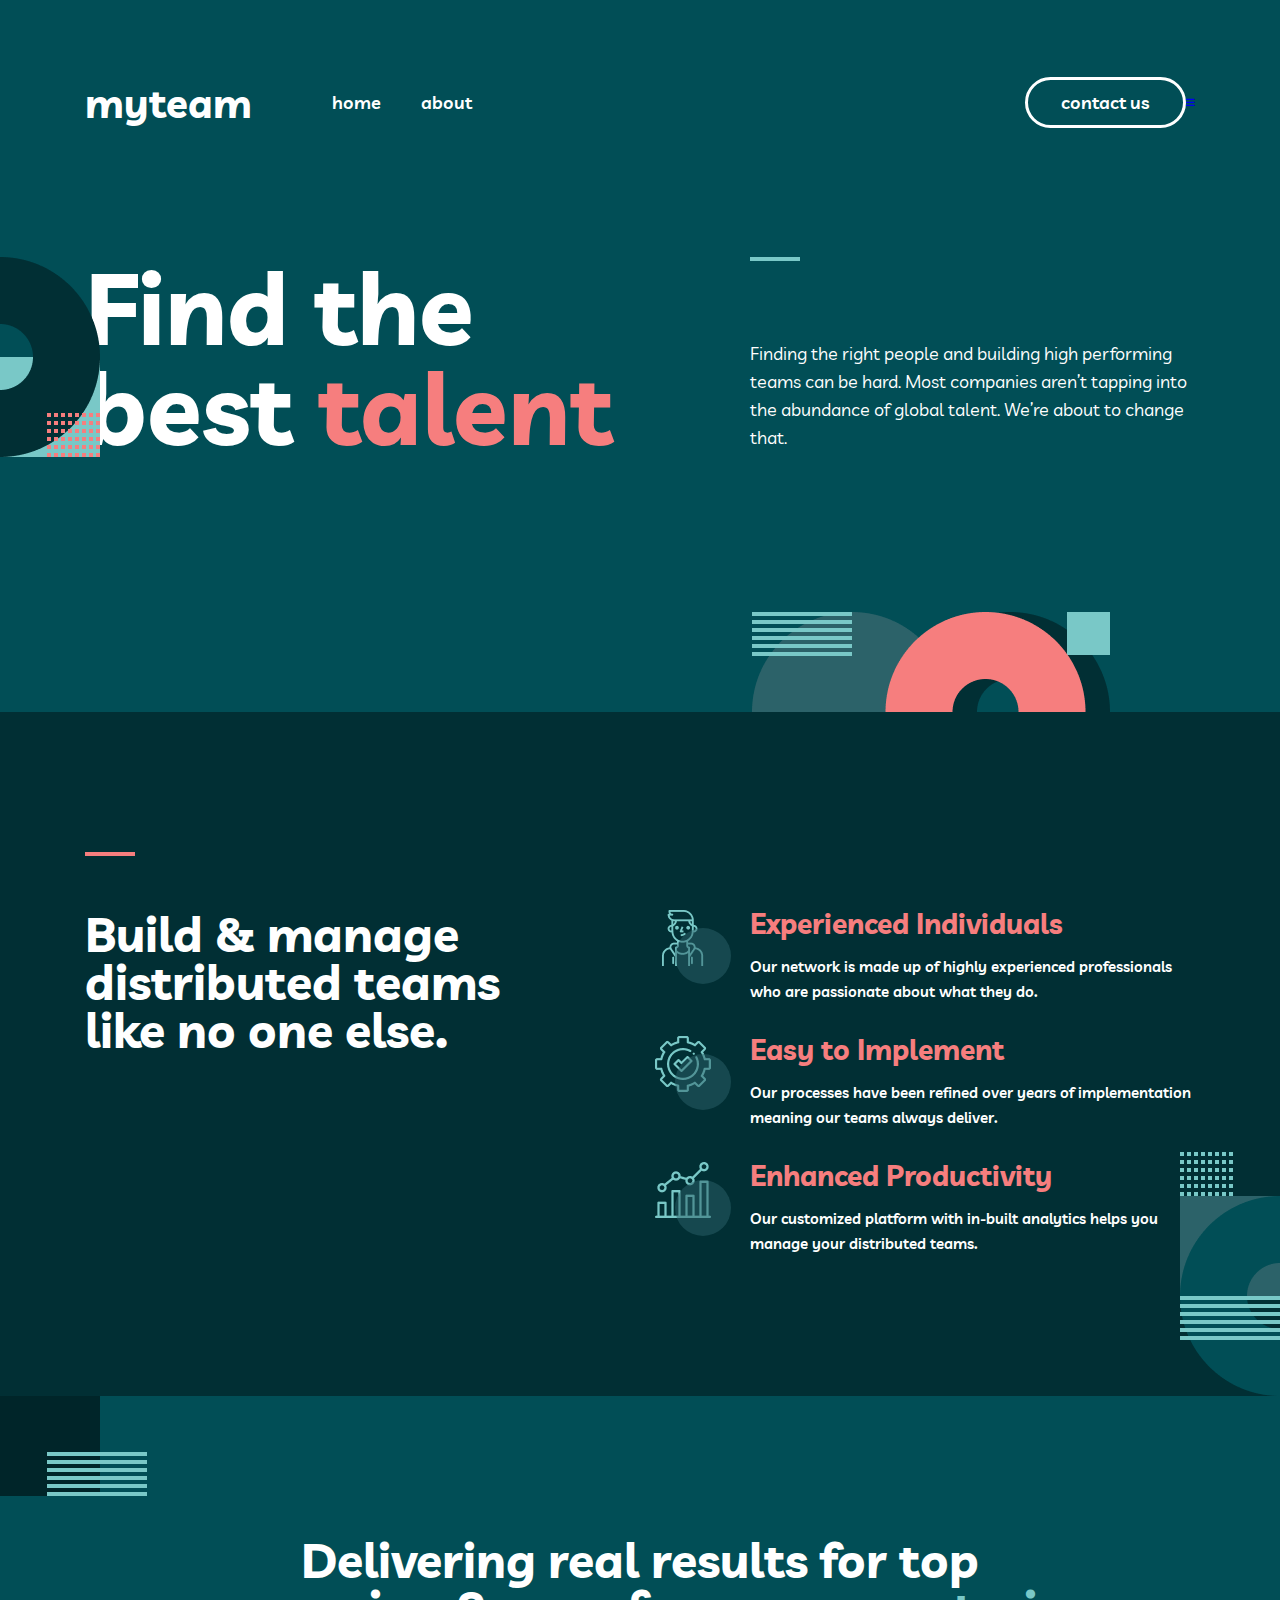
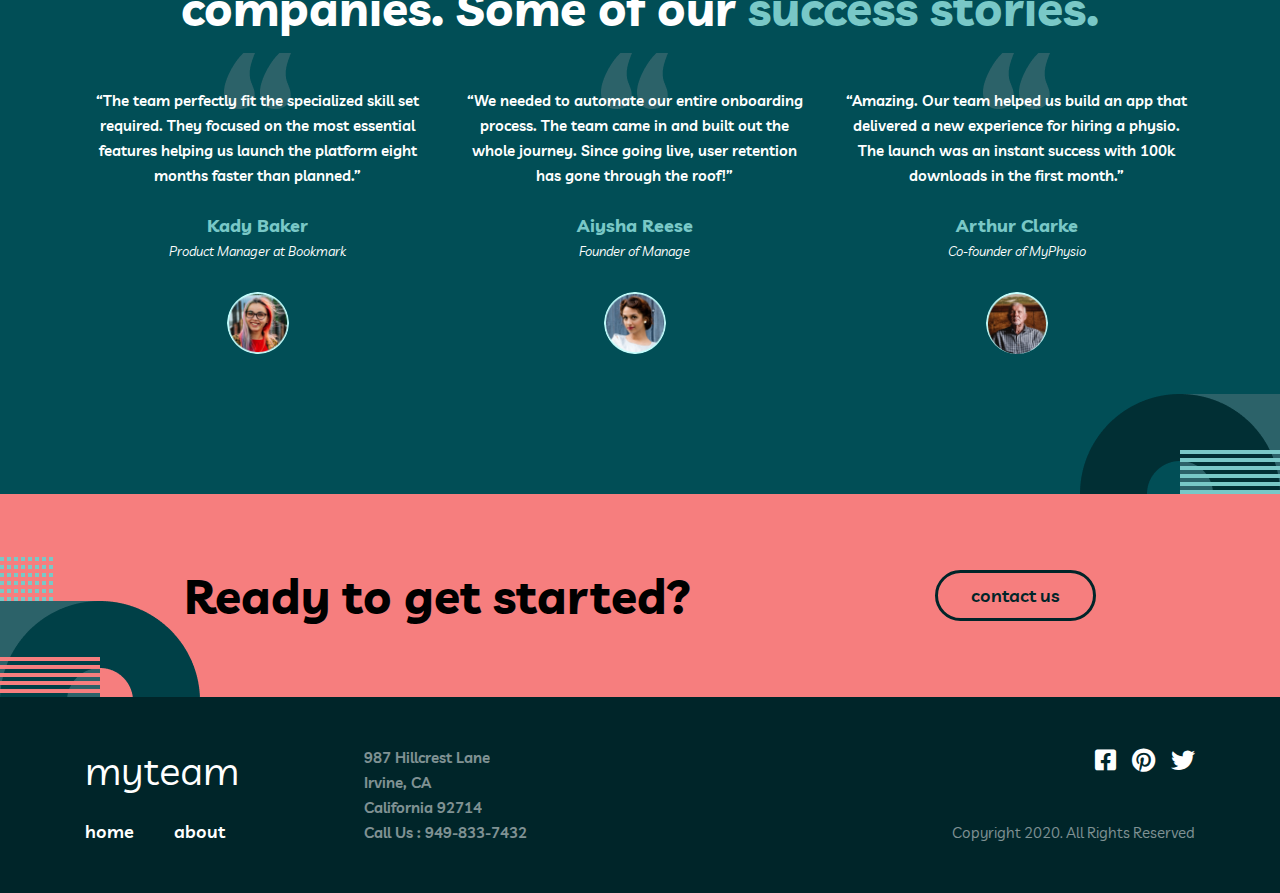
==== commit e34e272b: "test" ====
--- a/index.html
+++ b/index.html
@@ -30,6 +30,8 @@
                 </ol>
 
                 <a href="/contact.html" class="button primary-light right">contact us</a>
+                
+                <a href="#" class="menu__bar"><i class="fa-solid fa-bars"></i></a>
             </div>
         </div>
     </header>
--- a/css/main.css
+++ b/css/main.css
@@ -374,31 +374,39 @@
   background: url(../../assets/images/group-3.png) no-repeat;
 }
 
-.textarea,
 .form__input {
   border: none;
-  outline: none;
+  outline: #79c8c7;
   border-bottom: 0.2rem solid #fff;
+  outline: #79c8c7;
   padding-left: 1.4rem;
   padding-bottom: 1.7rem;
-  background-color: transparent;
-}
-
-.textarea[placeholder],
-.form__input[placeholder] {
+  background: transparent;
   font-size: 1.5rem;
   font-weight: 600;
   line-height: 2.5rem;
   letter-spacing: -0.012rem;
   color: #fff;
-  opacity: 0.6;
-}
-
-.textarea.error {
-  border-bottom: 0.2rem solid #f67e7e;
-}
-.textarea.error .textarea.error[placeholder] {
-  color: #f67e7e;
+  resize: none;
+}
+
+.textarea {
+  background-color: transparent;
+  height: 8.4rem;
+  outline: none;
+  border-top: none;
+  border-right: none;
+  border-left: none;
+  border-bottom: 0.2rem solid #fff;
+  font-size: 1.5rem;
+  color: #fff;
+  padding-left: 1.4rem;
+  font-weight: 600;
+}
+
+.form__input:hover,
+.textarea:hover {
+  border-bottom: 0.2rem solid #79c8c7;
 }
 
 .employees {
@@ -646,8 +654,8 @@
 }
 
 .contact {
-  padding: 12rem 0;
-  position: relative;
+  position: relative;
+  margin: 12rem 0;
 }
 .contact .container {
   display: flex;
@@ -700,13 +708,36 @@
   line-height: 2.8rem;
 }
 .contact .container .contact__right {
-  width: 54.2rem;
+  width: 54rem;
   margin-left: auto;
-}
-.contact .container .contact__right form .form__input,
+  display: flex;
+  align-items: flex-start;
+}
+.contact .container .contact__right form .form__input {
+  width: 100%;
+  margin-bottom: 2.4rem;
+}
 .contact .container .contact__right form .textarea {
   width: 100%;
   margin-bottom: 2.4rem;
+}
+.contact .container::before {
+  content: "";
+  position: absolute;
+  left: 0;
+  top: 0;
+  width: 10rem;
+  height: 20rem;
+  background: url(../../assets/images/contact/group-1.png) no-repeat;
+}
+.contact .container::after {
+  content: "";
+  position: absolute;
+  right: 0;
+  bottom: -12rem;
+  width: 10rem;
+  height: 20rem;
+  background: url(../../assets/images/contact/group-2.png) no-repeat;
 }
 
 *,
